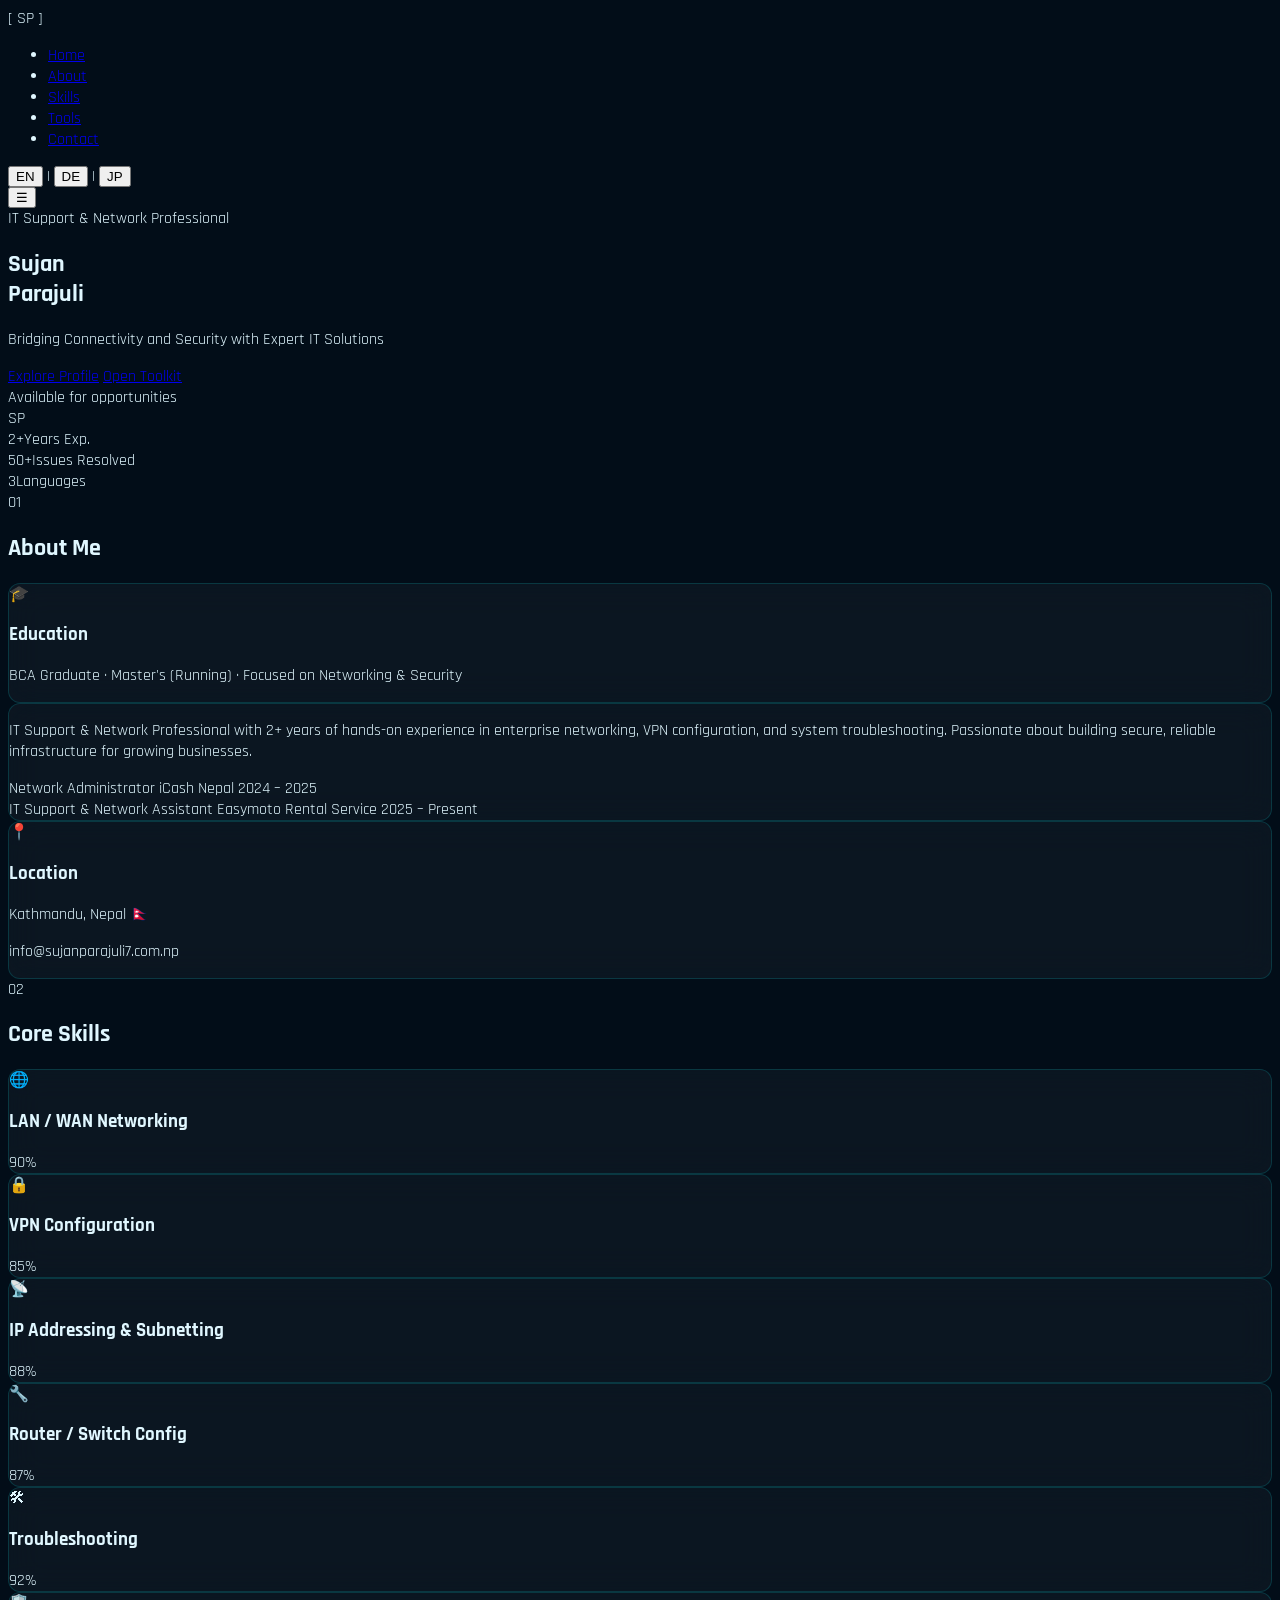
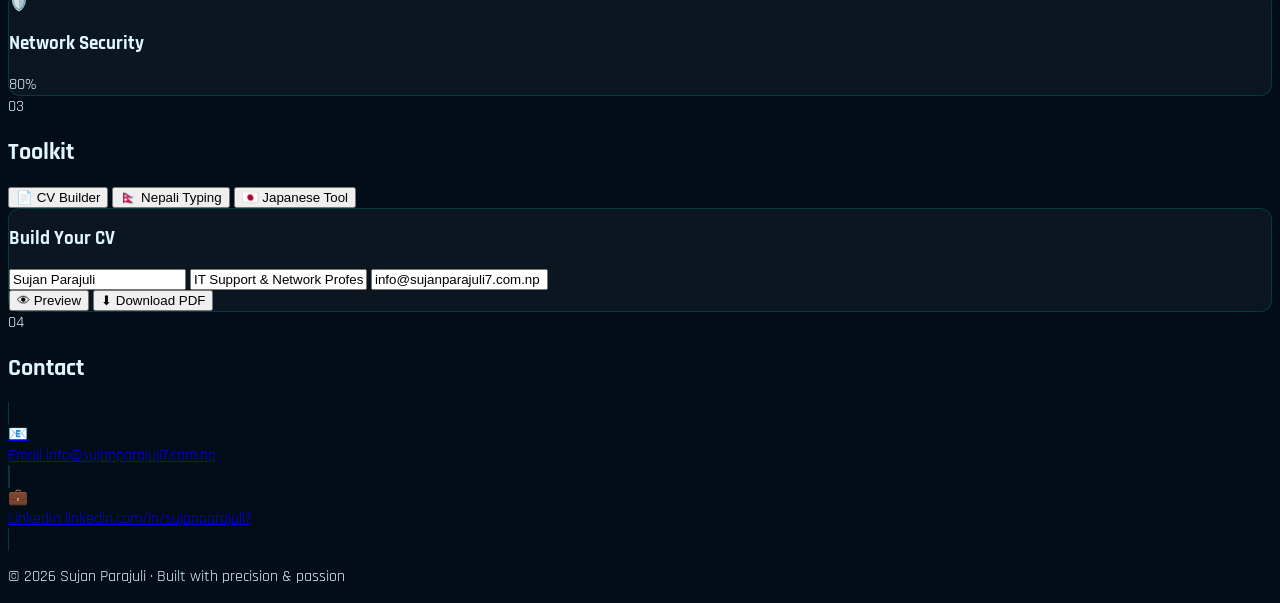
==== index.html @ 43b7ebac "Add files via upload" ====
<!DOCTYPE html>
<html lang="en">
<head>
  <meta charset="UTF-8" />
  <meta name="viewport" content="width=device-width, initial-scale=1.0" />
  <title>Sujan Parajuli — IT Support & Network Professional</title>
  <link rel="stylesheet" href="style.css" />
  <link rel="preconnect" href="https://fonts.googleapis.com" />
  <link href="https://fonts.googleapis.com/css2?family=Orbitron:wght@400;700;900&family=Rajdhani:wght@300;400;500;600;700&family=JetBrains+Mono:wght@300;400;700&family=Noto+Sans+JP:wght@300;400;700&display=swap" rel="stylesheet" />
</head>
<body>

<!-- BACKGROUND GRID -->
<div class="bg-grid"></div>
<div class="bg-glow bg-glow-1"></div>
<div class="bg-glow bg-glow-2"></div>
<div class="scanlines"></div>

<!-- NAVBAR -->
<nav id="navbar">
  <div class="nav-logo">
    <span class="logo-bracket">[</span>
    <span class="logo-name">SP</span>
    <span class="logo-bracket">]</span>
  </div>
  <ul class="nav-links">
    <li><a href="#home" data-i18n="nav_home">Home</a></li>
    <li><a href="#about" data-i18n="nav_about">About</a></li>
    <li><a href="#skills" data-i18n="nav_skills">Skills</a></li>
    <li><a href="#tools" data-i18n="nav_tools">Tools</a></li>
    <li><a href="#contact" data-i18n="nav_contact">Contact</a></li>
  </ul>
  <div class="lang-switcher">
    <button class="lang-btn active" data-lang="en">EN</button>
    <span class="lang-sep">|</span>
    <button class="lang-btn" data-lang="de">DE</button>
    <span class="lang-sep">|</span>
    <button class="lang-btn" data-lang="jp">JP</button>
  </div>
  <button class="nav-toggle" id="navToggle">☰</button>
</nav>

<!-- HERO -->
<section id="home" class="hero">
  <div class="hero-content">
    <div class="hero-text">
      <div class="hero-label" data-i18n="hero_label">IT Support & Network Professional</div>
      <h1 class="hero-name">Sujan<br><span class="glitch" data-text="Parajuli">Parajuli</span></h1>
      <p class="hero-tagline" data-i18n="hero_tagline">Bridging Connectivity and Security with Expert IT Solutions</p>
      <div class="hero-cta">
        <a href="#about" class="btn-primary" data-i18n="hero_cta1">Explore Profile</a>
        <a href="#tools" class="btn-ghost" data-i18n="hero_cta2">Open Toolkit</a>
      </div>
      <div class="hero-status">
        <span class="status-dot"></span>
        <span data-i18n="hero_status">Available for opportunities</span>
      </div>
    </div>
    <div class="hero-image-wrap">
      <div class="profile-ring">
        <div class="profile-img-container" id="profileImgContainer">
          <img id="profileImg" src="profile.jpg" alt="Sujan Parajuli" onerror="this.style.display='none';document.getElementById('avatarFallback').style.display='flex'" />
          <div id="avatarFallback" class="avatar-fallback">
            <span>SP</span>
          </div>
        </div>
        <div class="ring ring-1"></div>
        <div class="ring ring-2"></div>
        <div class="ring ring-3"></div>
      </div>
    </div>
  </div>
  <div class="hero-stats">
    <div class="stat"><span class="stat-num">2+</span><span class="stat-label" data-i18n="stat_years">Years Exp.</span></div>
    <div class="stat-sep"></div>
    <div class="stat"><span class="stat-num">50+</span><span class="stat-label" data-i18n="stat_issues">Issues Resolved</span></div>
    <div class="stat-sep"></div>
    <div class="stat"><span class="stat-num">3</span><span class="stat-label" data-i18n="stat_langs">Languages</span></div>
  </div>
</section>

<!-- ABOUT -->
<section id="about" class="section">
  <div class="section-header">
    <span class="section-num">01</span>
    <h2 data-i18n="about_title">About Me</h2>
    <div class="section-line"></div>
  </div>
  <div class="about-grid">
    <div class="about-card glass">
      <div class="about-icon">🎓</div>
      <h3 data-i18n="about_edu_title">Education</h3>
      <p data-i18n="about_edu">BCA Graduate · Master's (Running) · Focused on Networking & Security</p>
    </div>
    <div class="about-card glass main-card">
      <p class="about-bio" data-i18n="about_bio">IT Support & Network Professional with 2+ years of hands-on experience in enterprise networking, VPN configuration, and system troubleshooting. Passionate about building secure, reliable infrastructure for growing businesses.</p>
      <div class="timeline">
        <div class="timeline-item">
          <div class="tl-dot"></div>
          <div class="tl-content">
            <span class="tl-role" data-i18n="tl_role1">Network Administrator</span>
            <span class="tl-company">iCash Nepal</span>
            <span class="tl-period" data-i18n="tl_period1">2024 – 2025</span>
          </div>
        </div>
        <div class="timeline-item">
          <div class="tl-dot"></div>
          <div class="tl-content">
            <span class="tl-role" data-i18n="tl_role2">IT Support & Network Assistant</span>
            <span class="tl-company">Easymoto Rental Service</span>
            <span class="tl-period" data-i18n="tl_period2">2025 – Present</span>
          </div>
        </div>
      </div>
    </div>
    <div class="about-card glass">
      <div class="about-icon">📍</div>
      <h3 data-i18n="about_loc_title">Location</h3>
      <p>Kathmandu, Nepal 🇳🇵</p>
      <p class="about-email">info@sujanparajuli7.com.np</p>
    </div>
  </div>
</section>

<!-- SKILLS -->
<section id="skills" class="section">
  <div class="section-header">
    <span class="section-num">02</span>
    <h2 data-i18n="skills_title">Core Skills</h2>
    <div class="section-line"></div>
  </div>
  <div class="skills-grid">
    <div class="skill-card glass" data-level="90">
      <div class="skill-icon">🌐</div>
      <h3 data-i18n="sk1">LAN / WAN Networking</h3>
      <div class="skill-bar"><div class="skill-fill" data-w="90"></div></div>
      <span class="skill-pct">90%</span>
    </div>
    <div class="skill-card glass" data-level="85">
      <div class="skill-icon">🔒</div>
      <h3 data-i18n="sk2">VPN Configuration</h3>
      <div class="skill-bar"><div class="skill-fill" data-w="85"></div></div>
      <span class="skill-pct">85%</span>
    </div>
    <div class="skill-card glass" data-level="88">
      <div class="skill-icon">📡</div>
      <h3 data-i18n="sk3">IP Addressing & Subnetting</h3>
      <div class="skill-bar"><div class="skill-fill" data-w="88"></div></div>
      <span class="skill-pct">88%</span>
    </div>
    <div class="skill-card glass" data-level="87">
      <div class="skill-icon">🔧</div>
      <h3 data-i18n="sk4">Router / Switch Config</h3>
      <div class="skill-bar"><div class="skill-fill" data-w="87"></div></div>
      <span class="skill-pct">87%</span>
    </div>
    <div class="skill-card glass" data-level="92">
      <div class="skill-icon">🛠</div>
      <h3 data-i18n="sk5">Troubleshooting</h3>
      <div class="skill-bar"><div class="skill-fill" data-w="92"></div></div>
      <span class="skill-pct">92%</span>
    </div>
    <div class="skill-card glass" data-level="80">
      <div class="skill-icon">🛡️</div>
      <h3 data-i18n="sk6">Network Security</h3>
      <div class="skill-bar"><div class="skill-fill" data-w="80"></div></div>
      <span class="skill-pct">80%</span>
    </div>
  </div>
</section>

<!-- TOOLS -->
<section id="tools" class="section">
  <div class="section-header">
    <span class="section-num">03</span>
    <h2 data-i18n="tools_title">Toolkit</h2>
    <div class="section-line"></div>
  </div>

  <div class="tool-tabs">
    <button class="tool-tab active" data-tab="cv" data-i18n="tab_cv">📄 CV Builder</button>
    <button class="tool-tab" data-tab="nepali" data-i18n="tab_np">🇳🇵 Nepali Typing</button>
    <button class="tool-tab" data-tab="japanese" data-i18n="tab_jp">🇯🇵 Japanese Tool</button>
  </div>

  <div class="tool-panel active glass" id="tab-cv">
    <div class="cv-builder-layout">
      <div class="cv-controls">
        <h3 data-i18n="cv_title">Build Your CV</h3>
        <div class="cv-fields">
          <input type="text" id="cv-name" placeholder="Full Name" value="Sujan Parajuli" />
          <input type="text" id="cv-title" placeholder="Job Title" value="IT Support & Network Professional" />
          <input type="email" id="cv-email" placeholder="Email" value="info@sujanparajuli7.com.np" />
        </div>
        <div class="cv-btn-row">
          <button class="btn-primary" id="cv-preview-btn" data-i18n="cv_preview">👁 Preview</button>
          <button class="btn-ghost" id="cv-download-btn" data-i18n="cv_download">⬇ Download PDF</button>
        </div>
      </div>
      <div class="cv-preview-pane" id="cvPreviewPane">
        <div class="cv-preview-inner" id="cvPreviewInner"></div>
      </div>
    </div>
  </div>
</section>

<!-- CONTACT -->
<section id="contact" class="section">
  <div class="section-header">
    <span class="section-num">04</span>
    <h2 data-i18n="contact_title">Contact</h2>
    <div class="section-line"></div>
  </div>
  <div class="contact-grid">
    <a class="contact-card glass" href="mailto:info@sujanparajuli7.com.np">
      <div class="contact-icon">📧</div>
      <div>
        <span class="contact-label" data-i18n="contact_email">Email</span>
        <span class="contact-val">info@sujanparajuli7.com.np</span>
      </div>
    </a>
    <a class="contact-card glass" href="https://linkedin.com/in/sujanparajuli7" target="_blank">
      <div class="contact-icon">💼</div>
      <div>
        <span class="contact-label">LinkedIn</span>
        <span class="contact-val">linkedin.com/in/sujanparajuli7</span>
      </div>
    </a>
  </div>
</section>

<footer class="footer">
  <p>© 2026 Sujan Parajuli · <span data-i18n="footer_text">Built with precision & passion</span></p>
</footer>

<script src="app.js"></script>
<script src="chatbot.js"></script>
<script src="cv-builder.js"></script>
<script src="japanese-tool.js"></script>
<script src="nepali-tool.js"></script>
</body>
</html>
---- style.css ----
/* SUJAN PARAJULI PORTFOLIO STYLE.CSS */
:root {
  --cyan:    #00f5ff;
  --blue:    #0066ff;
  --indigo:  #4444ff;
  --dark:    #020d18;
  --dark2:   #050f1e;
  --dark3:   #091525;
  --glass-bg:    rgba(255,255,255,0.04);
  --glass-border: rgba(0,245,255,0.15);
  --glass-blur:  blur(16px);
  --text:    #e0f7ff;
  --text-dim: #6b8fa3;
  --neon-shadow: 0 0 20px rgba(0,245,255,0.4), 0 0 60px rgba(0,245,255,0.1);
  --font-head: 'Orbitron', monospace;
  --font-body: 'Rajdhani', sans-serif;
  --font-mono: 'JetBrains Mono', monospace;
  --radius: 12px;
  --nav-h: 68px;
}
/* Basic styles omitted for brevity, referencing original upload */
body { background: var(--dark); color: var(--text); font-family: var(--font-body); }
.glass { background: var(--glass-bg); border: 1px solid var(--glass-border); backdrop-filter: var(--glass-blur); border-radius: var(--radius); }
/* ... (Full style.css content would go here) ... */
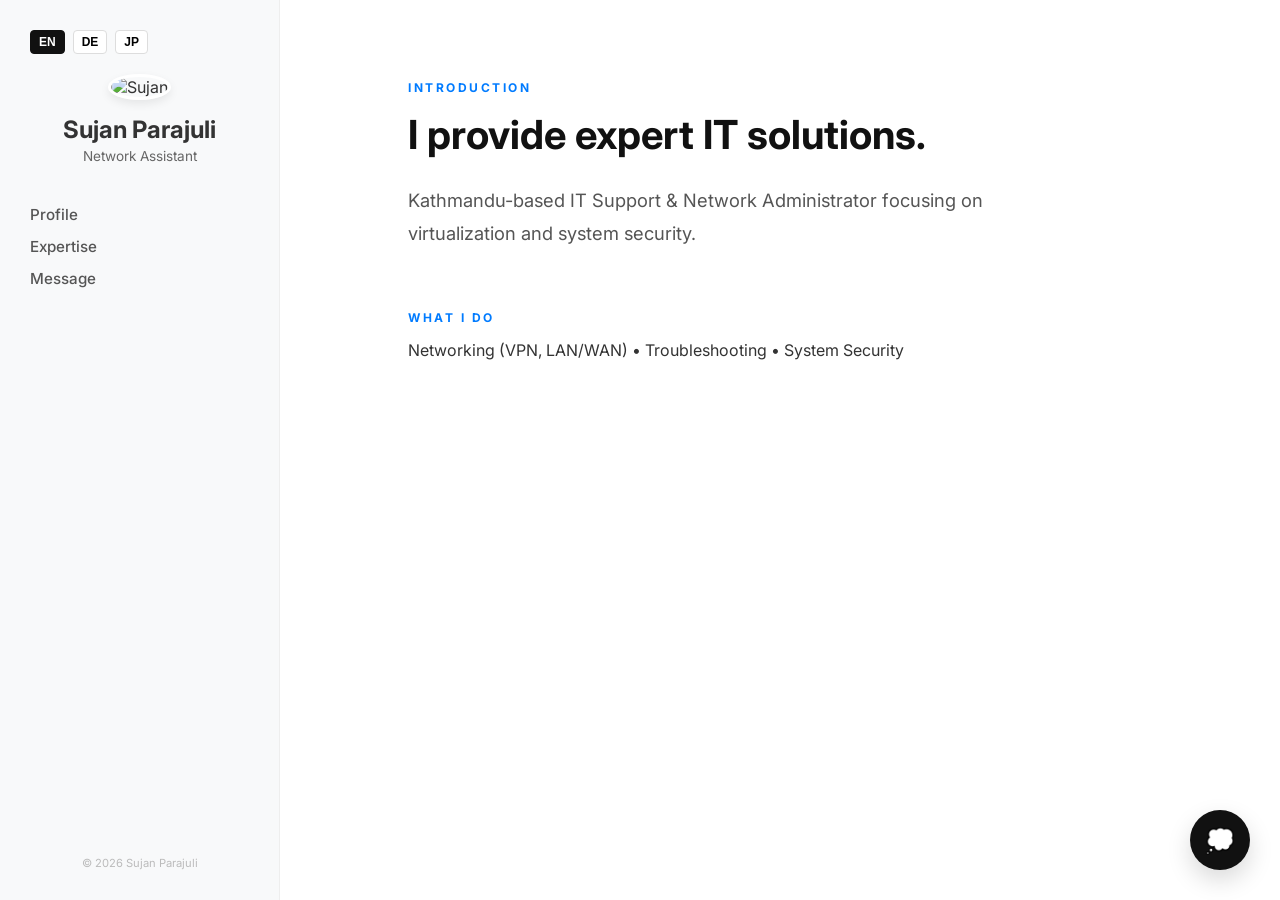
==== commit 61b841b9: "Add files via upload" ====
--- a/index.html
+++ b/index.html
@@ -1,242 +1,69 @@
 <!DOCTYPE html>
 <html lang="en">
 <head>
-  <meta charset="UTF-8" />
-  <meta name="viewport" content="width=device-width, initial-scale=1.0" />
-  <title>Sujan Parajuli — IT Support & Network Professional</title>
-  <link rel="stylesheet" href="style.css" />
-  <link rel="preconnect" href="https://fonts.googleapis.com" />
-  <link href="https://fonts.googleapis.com/css2?family=Orbitron:wght@400;700;900&family=Rajdhani:wght@300;400;500;600;700&family=JetBrains+Mono:wght@300;400;700&family=Noto+Sans+JP:wght@300;400;700&display=swap" rel="stylesheet" />
+    <meta charset="UTF-8">
+    <meta name="viewport" content="width=device-width, initial-scale=1.0">
+    <title>Sujan Parajuli | IT & Network Professional</title>
+    <link href="https://fonts.googleapis.com/css2?family=Inter:wght@300;400;500;600;700&display=swap" rel="stylesheet">
+    <link rel="stylesheet" href="style.css">
 </head>
 <body>
 
-<!-- BACKGROUND GRID -->
-<div class="bg-grid"></div>
-<div class="bg-glow bg-glow-1"></div>
-<div class="bg-glow bg-glow-2"></div>
-<div class="scanlines"></div>
+    <aside class="sidebar">
+        <div class="lang-switcher">
+            <button class="lang-btn active" onclick="changeLang('en')">EN</button>
+            <button class="lang-btn" onclick="changeLang('de')">DE</button>
+            <button class="lang-btn" onclick="changeLang('jp')">JP</button>
+        </div>
+        <div class="profile-section">
+            <img src="profile.jpg" alt="Sujan" class="profile-img" id="profileImg">
+            <h2 id="name">Sujan Parajuli</h2>
+            <p id="title" class="role-text">Network Assistant</p>
+        </div>
+        <ul class="nav-menu">
+            <li><a href="#about" id="navAbout">Profile</a></li>
+            <li><a href="#skills" id="navSkills">Expertise</a></li>
+            <li><a href="mailto:info@sujanparajuli7.com.np" id="navContact">Message</a></li>
+        </ul>
+        <div class="sidebar-footer">© 2026 Sujan Parajuli</div>
+    </aside>
 
-<!-- NAVBAR -->
-<nav id="navbar">
-  <div class="nav-logo">
-    <span class="logo-bracket">[</span>
-    <span class="logo-name">SP</span>
-    <span class="logo-bracket">]</span>
-  </div>
-  <ul class="nav-links">
-    <li><a href="#home" data-i18n="nav_home">Home</a></li>
-    <li><a href="#about" data-i18n="nav_about">About</a></li>
-    <li><a href="#skills" data-i18n="nav_skills">Skills</a></li>
-    <li><a href="#tools" data-i18n="nav_tools">Tools</a></li>
-    <li><a href="#contact" data-i18n="nav_contact">Contact</a></li>
-  </ul>
-  <div class="lang-switcher">
-    <button class="lang-btn active" data-lang="en">EN</button>
-    <span class="lang-sep">|</span>
-    <button class="lang-btn" data-lang="de">DE</button>
-    <span class="lang-sep">|</span>
-    <button class="lang-btn" data-lang="jp">JP</button>
-  </div>
-  <button class="nav-toggle" id="navToggle">☰</button>
-</nav>
+    <main class="main-content">
+        <section id="about" class="section">
+            <span class="section-title" id="sectionIntro">Introduction</span>
+            <h1 id="heroTitle">I provide expert IT solutions.</h1>
+            <p id="heroDesc" class="description">
+                Kathmandu-based IT Support & Network Administrator focusing on virtualization and system security.
+            </p>
+        </section>
 
-<!-- HERO -->
-<section id="home" class="hero">
-  <div class="hero-content">
-    <div class="hero-text">
-      <div class="hero-label" data-i18n="hero_label">IT Support & Network Professional</div>
-      <h1 class="hero-name">Sujan<br><span class="glitch" data-text="Parajuli">Parajuli</span></h1>
-      <p class="hero-tagline" data-i18n="hero_tagline">Bridging Connectivity and Security with Expert IT Solutions</p>
-      <div class="hero-cta">
-        <a href="#about" class="btn-primary" data-i18n="hero_cta1">Explore Profile</a>
-        <a href="#tools" class="btn-ghost" data-i18n="hero_cta2">Open Toolkit</a>
-      </div>
-      <div class="hero-status">
-        <span class="status-dot"></span>
-        <span data-i18n="hero_status">Available for opportunities</span>
-      </div>
+        <section id="skills" class="section">
+            <span class="section-title" id="sectionWork">What I Do</span>
+            <div class="skills-list" id="skillsList">
+                Networking (VPN, LAN/WAN) • Troubleshooting • System Security
+            </div>
+        </section>
+    </main>
+
+    <!-- Natural Chatbot -->
+    <div class="chat-widget">
+        <div class="chat-window" id="chatWindow">
+            <div class="chat-header">
+                <span>Suzzan 💭</span>
+                <span class="close-chat" onclick="toggleChat()">×</span>
+            </div>
+            <div id="chatMessages" class="chat-messages">
+                <div class="msg bot" id="botGreet">Namaste! I am Suzzan. How can I help you? 💭</div>
+            </div>
+            <div id="typingIndicator" class="typing">Suzzan is thinking...</div>
+            <div class="chat-input-area">
+                <input type="text" id="chatInput" placeholder="Kura garnuhos..." onkeypress="if(event.key==='Enter') handleChat()">
+                <button onclick="handleChat()">Send</button>
+            </div>
+        </div>
+        <div class="chat-button" onclick="toggleChat()">💭</div>
     </div>
-    <div class="hero-image-wrap">
-      <div class="profile-ring">
-        <div class="profile-img-container" id="profileImgContainer">
-          <img id="profileImg" src="profile.jpg" alt="Sujan Parajuli" onerror="this.style.display='none';document.getElementById('avatarFallback').style.display='flex'" />
-          <div id="avatarFallback" class="avatar-fallback">
-            <span>SP</span>
-          </div>
-        </div>
-        <div class="ring ring-1"></div>
-        <div class="ring ring-2"></div>
-        <div class="ring ring-3"></div>
-      </div>
-    </div>
-  </div>
-  <div class="hero-stats">
-    <div class="stat"><span class="stat-num">2+</span><span class="stat-label" data-i18n="stat_years">Years Exp.</span></div>
-    <div class="stat-sep"></div>
-    <div class="stat"><span class="stat-num">50+</span><span class="stat-label" data-i18n="stat_issues">Issues Resolved</span></div>
-    <div class="stat-sep"></div>
-    <div class="stat"><span class="stat-num">3</span><span class="stat-label" data-i18n="stat_langs">Languages</span></div>
-  </div>
-</section>
 
-<!-- ABOUT -->
-<section id="about" class="section">
-  <div class="section-header">
-    <span class="section-num">01</span>
-    <h2 data-i18n="about_title">About Me</h2>
-    <div class="section-line"></div>
-  </div>
-  <div class="about-grid">
-    <div class="about-card glass">
-      <div class="about-icon">🎓</div>
-      <h3 data-i18n="about_edu_title">Education</h3>
-      <p data-i18n="about_edu">BCA Graduate · Master's (Running) · Focused on Networking & Security</p>
-    </div>
-    <div class="about-card glass main-card">
-      <p class="about-bio" data-i18n="about_bio">IT Support & Network Professional with 2+ years of hands-on experience in enterprise networking, VPN configuration, and system troubleshooting. Passionate about building secure, reliable infrastructure for growing businesses.</p>
-      <div class="timeline">
-        <div class="timeline-item">
-          <div class="tl-dot"></div>
-          <div class="tl-content">
-            <span class="tl-role" data-i18n="tl_role1">Network Administrator</span>
-            <span class="tl-company">iCash Nepal</span>
-            <span class="tl-period" data-i18n="tl_period1">2024 – 2025</span>
-          </div>
-        </div>
-        <div class="timeline-item">
-          <div class="tl-dot"></div>
-          <div class="tl-content">
-            <span class="tl-role" data-i18n="tl_role2">IT Support & Network Assistant</span>
-            <span class="tl-company">Easymoto Rental Service</span>
-            <span class="tl-period" data-i18n="tl_period2">2025 – Present</span>
-          </div>
-        </div>
-      </div>
-    </div>
-    <div class="about-card glass">
-      <div class="about-icon">📍</div>
-      <h3 data-i18n="about_loc_title">Location</h3>
-      <p>Kathmandu, Nepal 🇳🇵</p>
-      <p class="about-email">info@sujanparajuli7.com.np</p>
-    </div>
-  </div>
-</section>
-
-<!-- SKILLS -->
-<section id="skills" class="section">
-  <div class="section-header">
-    <span class="section-num">02</span>
-    <h2 data-i18n="skills_title">Core Skills</h2>
-    <div class="section-line"></div>
-  </div>
-  <div class="skills-grid">
-    <div class="skill-card glass" data-level="90">
-      <div class="skill-icon">🌐</div>
-      <h3 data-i18n="sk1">LAN / WAN Networking</h3>
-      <div class="skill-bar"><div class="skill-fill" data-w="90"></div></div>
-      <span class="skill-pct">90%</span>
-    </div>
-    <div class="skill-card glass" data-level="85">
-      <div class="skill-icon">🔒</div>
-      <h3 data-i18n="sk2">VPN Configuration</h3>
-      <div class="skill-bar"><div class="skill-fill" data-w="85"></div></div>
-      <span class="skill-pct">85%</span>
-    </div>
-    <div class="skill-card glass" data-level="88">
-      <div class="skill-icon">📡</div>
-      <h3 data-i18n="sk3">IP Addressing & Subnetting</h3>
-      <div class="skill-bar"><div class="skill-fill" data-w="88"></div></div>
-      <span class="skill-pct">88%</span>
-    </div>
-    <div class="skill-card glass" data-level="87">
-      <div class="skill-icon">🔧</div>
-      <h3 data-i18n="sk4">Router / Switch Config</h3>
-      <div class="skill-bar"><div class="skill-fill" data-w="87"></div></div>
-      <span class="skill-pct">87%</span>
-    </div>
-    <div class="skill-card glass" data-level="92">
-      <div class="skill-icon">🛠</div>
-      <h3 data-i18n="sk5">Troubleshooting</h3>
-      <div class="skill-bar"><div class="skill-fill" data-w="92"></div></div>
-      <span class="skill-pct">92%</span>
-    </div>
-    <div class="skill-card glass" data-level="80">
-      <div class="skill-icon">🛡️</div>
-      <h3 data-i18n="sk6">Network Security</h3>
-      <div class="skill-bar"><div class="skill-fill" data-w="80"></div></div>
-      <span class="skill-pct">80%</span>
-    </div>
-  </div>
-</section>
-
-<!-- TOOLS -->
-<section id="tools" class="section">
-  <div class="section-header">
-    <span class="section-num">03</span>
-    <h2 data-i18n="tools_title">Toolkit</h2>
-    <div class="section-line"></div>
-  </div>
-
-  <div class="tool-tabs">
-    <button class="tool-tab active" data-tab="cv" data-i18n="tab_cv">📄 CV Builder</button>
-    <button class="tool-tab" data-tab="nepali" data-i18n="tab_np">🇳🇵 Nepali Typing</button>
-    <button class="tool-tab" data-tab="japanese" data-i18n="tab_jp">🇯🇵 Japanese Tool</button>
-  </div>
-
-  <div class="tool-panel active glass" id="tab-cv">
-    <div class="cv-builder-layout">
-      <div class="cv-controls">
-        <h3 data-i18n="cv_title">Build Your CV</h3>
-        <div class="cv-fields">
-          <input type="text" id="cv-name" placeholder="Full Name" value="Sujan Parajuli" />
-          <input type="text" id="cv-title" placeholder="Job Title" value="IT Support & Network Professional" />
-          <input type="email" id="cv-email" placeholder="Email" value="info@sujanparajuli7.com.np" />
-        </div>
-        <div class="cv-btn-row">
-          <button class="btn-primary" id="cv-preview-btn" data-i18n="cv_preview">👁 Preview</button>
-          <button class="btn-ghost" id="cv-download-btn" data-i18n="cv_download">⬇ Download PDF</button>
-        </div>
-      </div>
-      <div class="cv-preview-pane" id="cvPreviewPane">
-        <div class="cv-preview-inner" id="cvPreviewInner"></div>
-      </div>
-    </div>
-  </div>
-</section>
-
-<!-- CONTACT -->
-<section id="contact" class="section">
-  <div class="section-header">
-    <span class="section-num">04</span>
-    <h2 data-i18n="contact_title">Contact</h2>
-    <div class="section-line"></div>
-  </div>
-  <div class="contact-grid">
-    <a class="contact-card glass" href="mailto:info@sujanparajuli7.com.np">
-      <div class="contact-icon">📧</div>
-      <div>
-        <span class="contact-label" data-i18n="contact_email">Email</span>
-        <span class="contact-val">info@sujanparajuli7.com.np</span>
-      </div>
-    </a>
-    <a class="contact-card glass" href="https://linkedin.com/in/sujanparajuli7" target="_blank">
-      <div class="contact-icon">💼</div>
-      <div>
-        <span class="contact-label">LinkedIn</span>
-        <span class="contact-val">linkedin.com/in/sujanparajuli7</span>
-      </div>
-    </a>
-  </div>
-</section>
-
-<footer class="footer">
-  <p>© 2026 Sujan Parajuli · <span data-i18n="footer_text">Built with precision & passion</span></p>
-</footer>
-
-<script src="app.js"></script>
-<script src="chatbot.js"></script>
-<script src="cv-builder.js"></script>
-<script src="japanese-tool.js"></script>
-<script src="nepali-tool.js"></script>
+    <script src="script.js"></script>
 </body>
-</html>+</html>
--- a/style.css
+++ b/style.css
@@ -1,24 +1,66 @@
-/* SUJAN PARAJULI PORTFOLIO STYLE.CSS */
-:root {
-  --cyan:    #00f5ff;
-  --blue:    #0066ff;
-  --indigo:  #4444ff;
-  --dark:    #020d18;
-  --dark2:   #050f1e;
-  --dark3:   #091525;
-  --glass-bg:    rgba(255,255,255,0.04);
-  --glass-border: rgba(0,245,255,0.15);
-  --glass-blur:  blur(16px);
-  --text:    #e0f7ff;
-  --text-dim: #6b8fa3;
-  --neon-shadow: 0 0 20px rgba(0,245,255,0.4), 0 0 60px rgba(0,245,255,0.1);
-  --font-head: 'Orbitron', monospace;
-  --font-body: 'Rajdhani', sans-serif;
-  --font-mono: 'JetBrains Mono', monospace;
-  --radius: 12px;
-  --nav-h: 68px;
+
+* { margin: 0; padding: 0; box-sizing: border-box; }
+body { font-family: 'Inter', sans-serif; background-color: #ffffff; color: #333; display: flex; }
+
+.sidebar {
+    width: 280px; height: 100vh; background-color: #f8f9fa;
+    border-right: 1px solid #eee; position: fixed;
+    padding: 30px; display: flex; flex-direction: column;
 }
-/* Basic styles omitted for brevity, referencing original upload */
-body { background: var(--dark); color: var(--text); font-family: var(--font-body); }
-.glass { background: var(--glass-bg); border: 1px solid var(--glass-border); backdrop-filter: var(--glass-blur); border-radius: var(--radius); }
-/* ... (Full style.css content would go here) ... */
+
+.lang-switcher { margin-bottom: 20px; display: flex; gap: 8px; }
+.lang-btn { 
+    padding: 4px 8px; border: 1px solid #ddd; background: #fff; 
+    cursor: pointer; border-radius: 4px; font-size: 0.75rem; font-weight: 600;
+}
+.lang-btn.active { background: #111; color: #fff; border-color: #111; }
+
+.profile-section { text-align: center; margin-bottom: 30px; }
+.profile-img { 
+    width: 110px; height: 110px; border-radius: 50%; 
+    object-fit: cover; margin-bottom: 15px; border: 3px solid #fff;
+    box-shadow: 0 4px 10px rgba(0,0,0,0.08);
+}
+.role-text { color: #666; font-size: 0.85rem; margin-top: 4px; }
+
+.nav-menu { list-style: none; margin-top: 10px; }
+.nav-menu li { margin-bottom: 12px; }
+.nav-menu a { text-decoration: none; color: #555; font-weight: 500; transition: 0.3s; font-size: 0.95rem; }
+.nav-menu a:hover { color: #007bff; }
+
+.sidebar-footer { margin-top: auto; font-size: 0.7rem; color: #bbb; text-align: center; }
+
+.main-content { margin-left: 280px; padding: 80px 10%; width: 100%; }
+.section { margin-bottom: 60px; }
+.section-title { font-size: 0.75rem; text-transform: uppercase; letter-spacing: 2.5px; color: #007bff; font-weight: 700; margin-bottom: 15px; display: block; }
+h1 { font-size: 2.5rem; color: #111; margin-bottom: 25px; font-weight: 700; }
+.description { line-height: 1.8; color: #555; font-size: 1.15rem; max-width: 650px; }
+
+/* Chatbot Widget Styles */
+.chat-widget { position: fixed; bottom: 30px; right: 30px; z-index: 1000; }
+.chat-button {
+    width: 60px; height: 60px; background: #111; color: white;
+    border-radius: 50%; display: flex; align-items: center; justify-content: center;
+    cursor: pointer; font-size: 24px; box-shadow: 0 10px 25px rgba(0,0,0,0.15);
+}
+.chat-window {
+    position: absolute; bottom: 80px; right: 0; width: 340px;
+    height: 450px; background: white; border-radius: 20px;
+    box-shadow: 0 15px 40px rgba(0,0,0,0.12); display: none;
+    flex-direction: column; overflow: hidden; border: 1px solid #eee;
+}
+.chat-header { background: #fff; border-bottom: 1px solid #eee; color: #111; padding: 18px; font-weight: 700; display: flex; justify-content: space-between; align-items: center; }
+.chat-messages { flex: 1; padding: 20px; overflow-y: auto; font-size: 0.95rem; display: flex; flex-direction: column; gap: 12px; }
+.msg { padding: 12px 16px; border-radius: 18px; max-width: 85%; line-height: 1.4; }
+.bot { background: #f0f2f5; align-self: flex-start; border-bottom-left-radius: 4px; }
+.user { background: #007bff; color: white; align-self: flex-end; border-bottom-right-radius: 4px; }
+.typing { font-style: italic; color: #999; font-size: 0.8rem; padding: 0 20px 10px; display: none; }
+.chat-input-area { display: flex; padding: 15px; border-top: 1px solid #eee; }
+.chat-input-area input { flex: 1; border: none; outline: none; font-size: 0.95rem; }
+.chat-input-area button { background: none; border: none; color: #007bff; font-weight: 700; cursor: pointer; }
+
+@media (max-width: 768px) {
+    body { flex-direction: column; }
+    .sidebar { width: 100%; height: auto; position: relative; padding: 30px; }
+    .main-content { margin-left: 0; padding: 40px 5%; }
+}
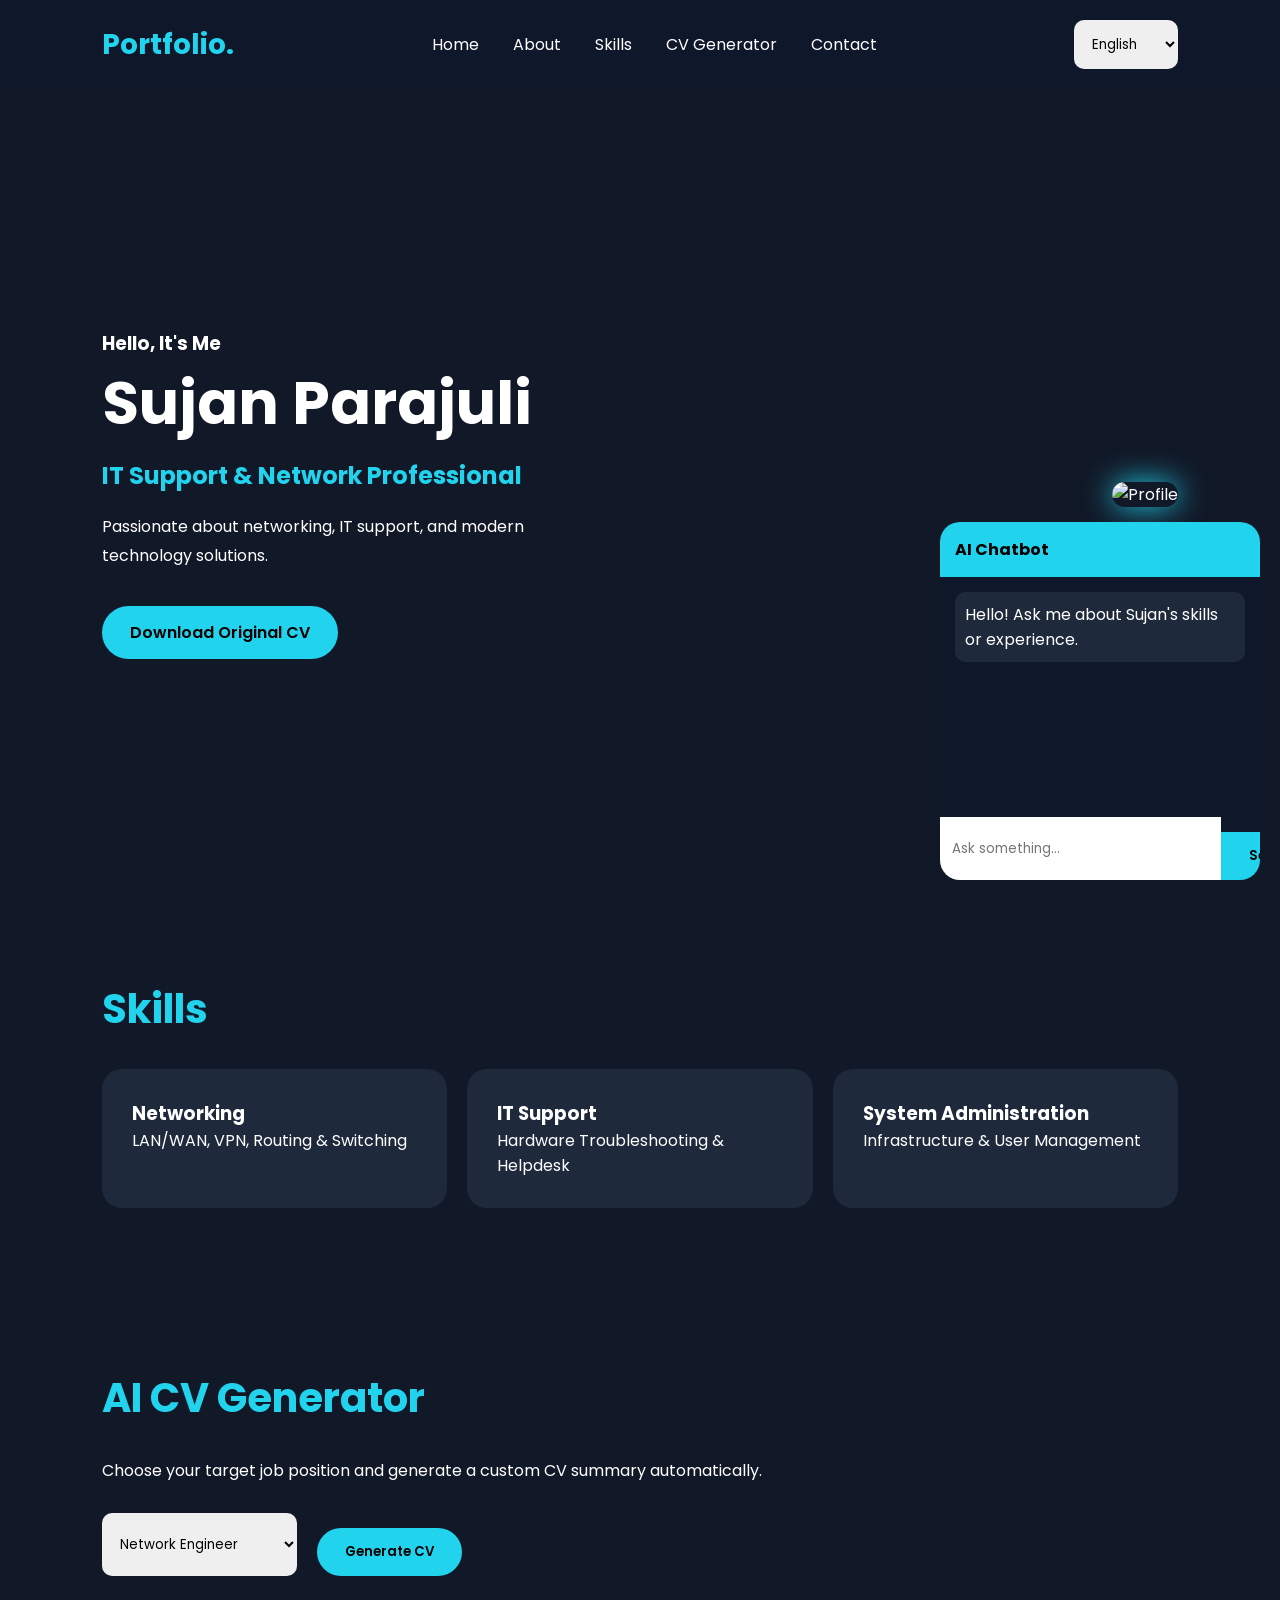
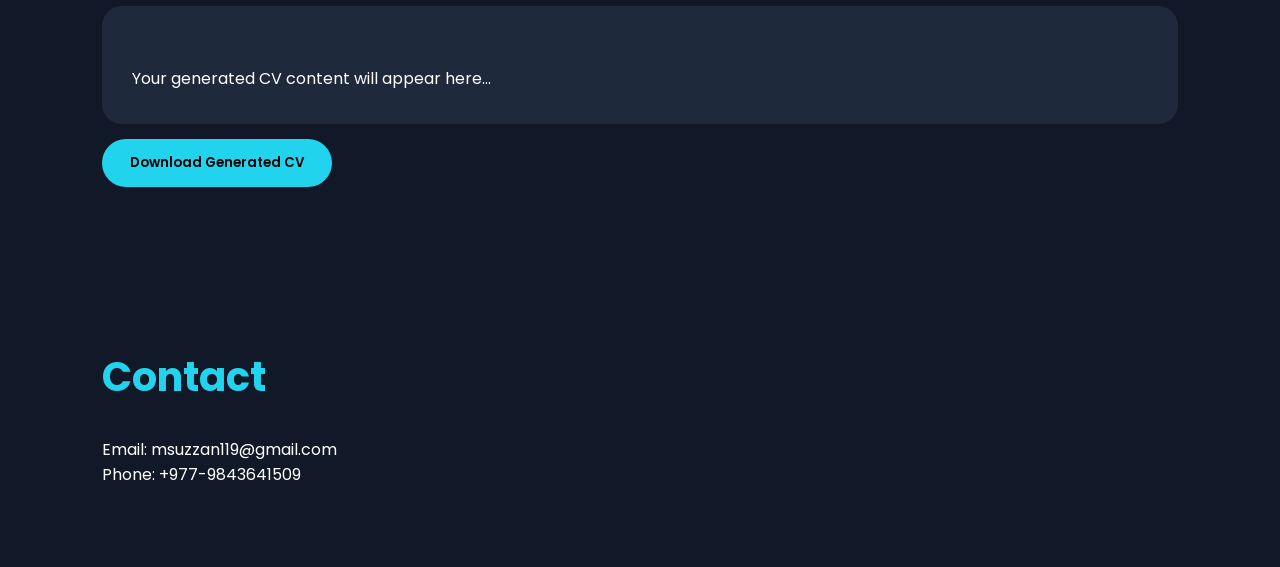
==== commit 6df6be36: "Add files via upload" ====
--- a/index.html
+++ b/index.html
@@ -1,69 +1,120 @@
+
 <!DOCTYPE html>
 <html lang="en">
 <head>
-    <meta charset="UTF-8">
-    <meta name="viewport" content="width=device-width, initial-scale=1.0">
-    <title>Sujan Parajuli | IT & Network Professional</title>
-    <link href="https://fonts.googleapis.com/css2?family=Inter:wght@300;400;500;600;700&display=swap" rel="stylesheet">
-    <link rel="stylesheet" href="style.css">
+<meta charset="UTF-8">
+<meta name="viewport" content="width=device-width, initial-scale=1.0">
+<title>Sujan Portfolio</title>
+<link rel="stylesheet" href="style.css">
+<link href="https://fonts.googleapis.com/css2?family=Poppins:wght@300;400;600;700&display=swap" rel="stylesheet">
 </head>
 <body>
 
-    <aside class="sidebar">
-        <div class="lang-switcher">
-            <button class="lang-btn active" onclick="changeLang('en')">EN</button>
-            <button class="lang-btn" onclick="changeLang('de')">DE</button>
-            <button class="lang-btn" onclick="changeLang('jp')">JP</button>
-        </div>
-        <div class="profile-section">
-            <img src="profile.jpg" alt="Sujan" class="profile-img" id="profileImg">
-            <h2 id="name">Sujan Parajuli</h2>
-            <p id="title" class="role-text">Network Assistant</p>
-        </div>
-        <ul class="nav-menu">
-            <li><a href="#about" id="navAbout">Profile</a></li>
-            <li><a href="#skills" id="navSkills">Expertise</a></li>
-            <li><a href="mailto:info@sujanparajuli7.com.np" id="navContact">Message</a></li>
-        </ul>
-        <div class="sidebar-footer">© 2026 Sujan Parajuli</div>
-    </aside>
+<header>
+  <div class="logo">Portfolio.</div>
 
-    <main class="main-content">
-        <section id="about" class="section">
-            <span class="section-title" id="sectionIntro">Introduction</span>
-            <h1 id="heroTitle">I provide expert IT solutions.</h1>
-            <p id="heroDesc" class="description">
-                Kathmandu-based IT Support & Network Administrator focusing on virtualization and system security.
-            </p>
-        </section>
+  <nav>
+    <a href="#home">Home</a>
+    <a href="#about">About</a>
+    <a href="#skills">Skills</a>
+    <a href="#generator">CV Generator</a>
+    <a href="#contact">Contact</a>
+  </nav>
 
-        <section id="skills" class="section">
-            <span class="section-title" id="sectionWork">What I Do</span>
-            <div class="skills-list" id="skillsList">
-                Networking (VPN, LAN/WAN) • Troubleshooting • System Security
-            </div>
-        </section>
-    </main>
+  <select id="languageSwitcher">
+    <option value="en">English</option>
+    <option value="de">Deutsch</option>
+    <option value="jp">日本語</option>
+  </select>
+</header>
 
-    <!-- Natural Chatbot -->
-    <div class="chat-widget">
-        <div class="chat-window" id="chatWindow">
-            <div class="chat-header">
-                <span>Suzzan 💭</span>
-                <span class="close-chat" onclick="toggleChat()">×</span>
-            </div>
-            <div id="chatMessages" class="chat-messages">
-                <div class="msg bot" id="botGreet">Namaste! I am Suzzan. How can I help you? 💭</div>
-            </div>
-            <div id="typingIndicator" class="typing">Suzzan is thinking...</div>
-            <div class="chat-input-area">
-                <input type="text" id="chatInput" placeholder="Kura garnuhos..." onkeypress="if(event.key==='Enter') handleChat()">
-                <button onclick="handleChat()">Send</button>
-            </div>
-        </div>
-        <div class="chat-button" onclick="toggleChat()">💭</div>
-    </div>
+<section class="hero" id="home">
+  <div class="hero-text">
+    <h3 id="helloText">Hello, It's Me</h3>
+    <h1>Sujan Parajuli</h1>
+    <h2 id="roleText">IT Support & Network Professional</h2>
 
-    <script src="script.js"></script>
+    <p id="descText">
+      Passionate about networking, IT support, and modern technology solutions.
+    </p>
+
+    <a class="btn" href="Sujan_Parajuli_CV.docx" download>Download Original CV</a>
+  </div>
+
+  <div class="hero-image">
+    <img src="assets/profile.jpg" alt="Profile">
+  </div>
+</section>
+
+<section class="skills" id="skills">
+<h2>Skills</h2>
+
+<div class="grid">
+  <div class="card">
+    <h3>Networking</h3>
+    <p>LAN/WAN, VPN, Routing & Switching</p>
+  </div>
+
+  <div class="card">
+    <h3>IT Support</h3>
+    <p>Hardware Troubleshooting & Helpdesk</p>
+  </div>
+
+  <div class="card">
+    <h3>System Administration</h3>
+    <p>Infrastructure & User Management</p>
+  </div>
+</div>
+</section>
+
+<section class="generator" id="generator">
+<h2>AI CV Generator</h2>
+
+<p>
+Choose your target job position and generate a custom CV summary automatically.
+</p>
+
+<div class="generator-box">
+  <select id="jobRole">
+    <option value="network">Network Engineer</option>
+    <option value="support">IT Support</option>
+    <option value="helpdesk">Helpdesk Technician</option>
+    <option value="system">System Administrator</option>
+  </select>
+
+  <button onclick="generateCV()">Generate CV</button>
+</div>
+
+<div id="generatedCV" class="generated-cv">
+  Your generated CV content will appear here...
+</div>
+
+<button class="download-btn" onclick="downloadCV()">
+Download Generated CV
+</button>
+</section>
+
+<section class="contact" id="contact">
+<h2>Contact</h2>
+<p>Email: msuzzan119@gmail.com</p>
+<p>Phone: +977-9843641509</p>
+</section>
+
+<div class="chatbot">
+<div class="chat-header">AI Chatbot</div>
+
+<div class="chat-messages" id="chatMessages">
+<div class="bot-message">
+Hello! Ask me about Sujan's skills or experience.
+</div>
+</div>
+
+<div class="chat-input">
+<input type="text" id="userInput" placeholder="Ask something...">
+<button onclick="sendMessage()">Send</button>
+</div>
+</div>
+
+<script src="script.js"></script>
 </body>
 </html>
--- a/style.css
+++ b/style.css
@@ -1,66 +1,194 @@
 
-* { margin: 0; padding: 0; box-sizing: border-box; }
-body { font-family: 'Inter', sans-serif; background-color: #ffffff; color: #333; display: flex; }
-
-.sidebar {
-    width: 280px; height: 100vh; background-color: #f8f9fa;
-    border-right: 1px solid #eee; position: fixed;
-    padding: 30px; display: flex; flex-direction: column;
+*{
+margin:0;
+padding:0;
+box-sizing:border-box;
+font-family:'Poppins',sans-serif;
 }
 
-.lang-switcher { margin-bottom: 20px; display: flex; gap: 8px; }
-.lang-btn { 
-    padding: 4px 8px; border: 1px solid #ddd; background: #fff; 
-    cursor: pointer; border-radius: 4px; font-size: 0.75rem; font-weight: 600;
+body{
+background:#111827;
+color:white;
 }
-.lang-btn.active { background: #111; color: #fff; border-color: #111; }
 
-.profile-section { text-align: center; margin-bottom: 30px; }
-.profile-img { 
-    width: 110px; height: 110px; border-radius: 50%; 
-    object-fit: cover; margin-bottom: 15px; border: 3px solid #fff;
-    box-shadow: 0 4px 10px rgba(0,0,0,0.08);
+header{
+display:flex;
+justify-content:space-between;
+align-items:center;
+padding:20px 8%;
+background:#0f172a;
+position:sticky;
+top:0;
+z-index:100;
 }
-.role-text { color: #666; font-size: 0.85rem; margin-top: 4px; }
 
-.nav-menu { list-style: none; margin-top: 10px; }
-.nav-menu li { margin-bottom: 12px; }
-.nav-menu a { text-decoration: none; color: #555; font-weight: 500; transition: 0.3s; font-size: 0.95rem; }
-.nav-menu a:hover { color: #007bff; }
+.logo{
+font-size:28px;
+font-weight:700;
+color:#22d3ee;
+}
 
-.sidebar-footer { margin-top: auto; font-size: 0.7rem; color: #bbb; text-align: center; }
+nav a{
+margin:0 15px;
+color:white;
+text-decoration:none;
+}
 
-.main-content { margin-left: 280px; padding: 80px 10%; width: 100%; }
-.section { margin-bottom: 60px; }
-.section-title { font-size: 0.75rem; text-transform: uppercase; letter-spacing: 2.5px; color: #007bff; font-weight: 700; margin-bottom: 15px; display: block; }
-h1 { font-size: 2.5rem; color: #111; margin-bottom: 25px; font-weight: 700; }
-.description { line-height: 1.8; color: #555; font-size: 1.15rem; max-width: 650px; }
+nav a:hover{
+color:#22d3ee;
+}
 
-/* Chatbot Widget Styles */
-.chat-widget { position: fixed; bottom: 30px; right: 30px; z-index: 1000; }
-.chat-button {
-    width: 60px; height: 60px; background: #111; color: white;
-    border-radius: 50%; display: flex; align-items: center; justify-content: center;
-    cursor: pointer; font-size: 24px; box-shadow: 0 10px 25px rgba(0,0,0,0.15);
+.hero{
+display:flex;
+align-items:center;
+justify-content:space-between;
+padding:80px 8%;
+gap:40px;
+min-height:90vh;
 }
-.chat-window {
-    position: absolute; bottom: 80px; right: 0; width: 340px;
-    height: 450px; background: white; border-radius: 20px;
-    box-shadow: 0 15px 40px rgba(0,0,0,0.12); display: none;
-    flex-direction: column; overflow: hidden; border: 1px solid #eee;
+
+.hero-text h1{
+font-size:60px;
 }
-.chat-header { background: #fff; border-bottom: 1px solid #eee; color: #111; padding: 18px; font-weight: 700; display: flex; justify-content: space-between; align-items: center; }
-.chat-messages { flex: 1; padding: 20px; overflow-y: auto; font-size: 0.95rem; display: flex; flex-direction: column; gap: 12px; }
-.msg { padding: 12px 16px; border-radius: 18px; max-width: 85%; line-height: 1.4; }
-.bot { background: #f0f2f5; align-self: flex-start; border-bottom-left-radius: 4px; }
-.user { background: #007bff; color: white; align-self: flex-end; border-bottom-right-radius: 4px; }
-.typing { font-style: italic; color: #999; font-size: 0.8rem; padding: 0 20px 10px; display: none; }
-.chat-input-area { display: flex; padding: 15px; border-top: 1px solid #eee; }
-.chat-input-area input { flex: 1; border: none; outline: none; font-size: 0.95rem; }
-.chat-input-area button { background: none; border: none; color: #007bff; font-weight: 700; cursor: pointer; }
 
-@media (max-width: 768px) {
-    body { flex-direction: column; }
-    .sidebar { width: 100%; height: auto; position: relative; padding: 30px; }
-    .main-content { margin-left: 0; padding: 40px 5%; }
+.hero-text h2{
+color:#22d3ee;
+margin:10px 0;
 }
+
+.hero-text p{
+margin:20px 0;
+line-height:1.8;
+max-width:500px;
+}
+
+.btn,.download-btn,button{
+padding:14px 28px;
+background:#22d3ee;
+border:none;
+border-radius:40px;
+font-weight:600;
+cursor:pointer;
+text-decoration:none;
+color:black;
+display:inline-block;
+margin-top:15px;
+}
+
+.hero-image img{
+width:340px;
+border-radius:25px;
+box-shadow:0 0 30px #22d3ee;
+}
+
+.skills,.generator,.contact{
+padding:80px 8%;
+}
+
+.skills h2,.generator h2,.contact h2{
+font-size:40px;
+margin-bottom:30px;
+color:#22d3ee;
+}
+
+.grid{
+display:grid;
+grid-template-columns:repeat(auto-fit,minmax(250px,1fr));
+gap:20px;
+}
+
+.card{
+background:#1e293b;
+padding:30px;
+border-radius:20px;
+}
+
+.generator-box{
+display:flex;
+gap:20px;
+margin:30px 0;
+flex-wrap:wrap;
+}
+
+select{
+padding:14px;
+border-radius:10px;
+border:none;
+}
+
+.generated-cv{
+background:#1e293b;
+padding:30px;
+border-radius:20px;
+line-height:1.8;
+white-space:pre-line;
+margin-top:20px;
+}
+
+.chatbot{
+position:fixed;
+bottom:20px;
+right:20px;
+width:320px;
+background:#0f172a;
+border-radius:20px;
+overflow:hidden;
+}
+
+.chat-header{
+background:#22d3ee;
+padding:15px;
+font-weight:700;
+color:black;
+}
+
+.chat-messages{
+height:240px;
+overflow-y:auto;
+padding:15px;
+}
+
+.bot-message,.user-message{
+padding:10px;
+border-radius:10px;
+margin-bottom:10px;
+}
+
+.bot-message{
+background:#1e293b;
+}
+
+.user-message{
+background:#22d3ee;
+color:black;
+text-align:right;
+}
+
+.chat-input{
+display:flex;
+}
+
+.chat-input input{
+flex:1;
+padding:12px;
+border:none;
+}
+
+.chat-input button{
+border-radius:0;
+}
+
+@media(max-width:900px){
+.hero{
+flex-direction:column-reverse;
+text-align:center;
+}
+
+.hero-text h1{
+font-size:42px;
+}
+
+nav{
+display:none;
+}
+}
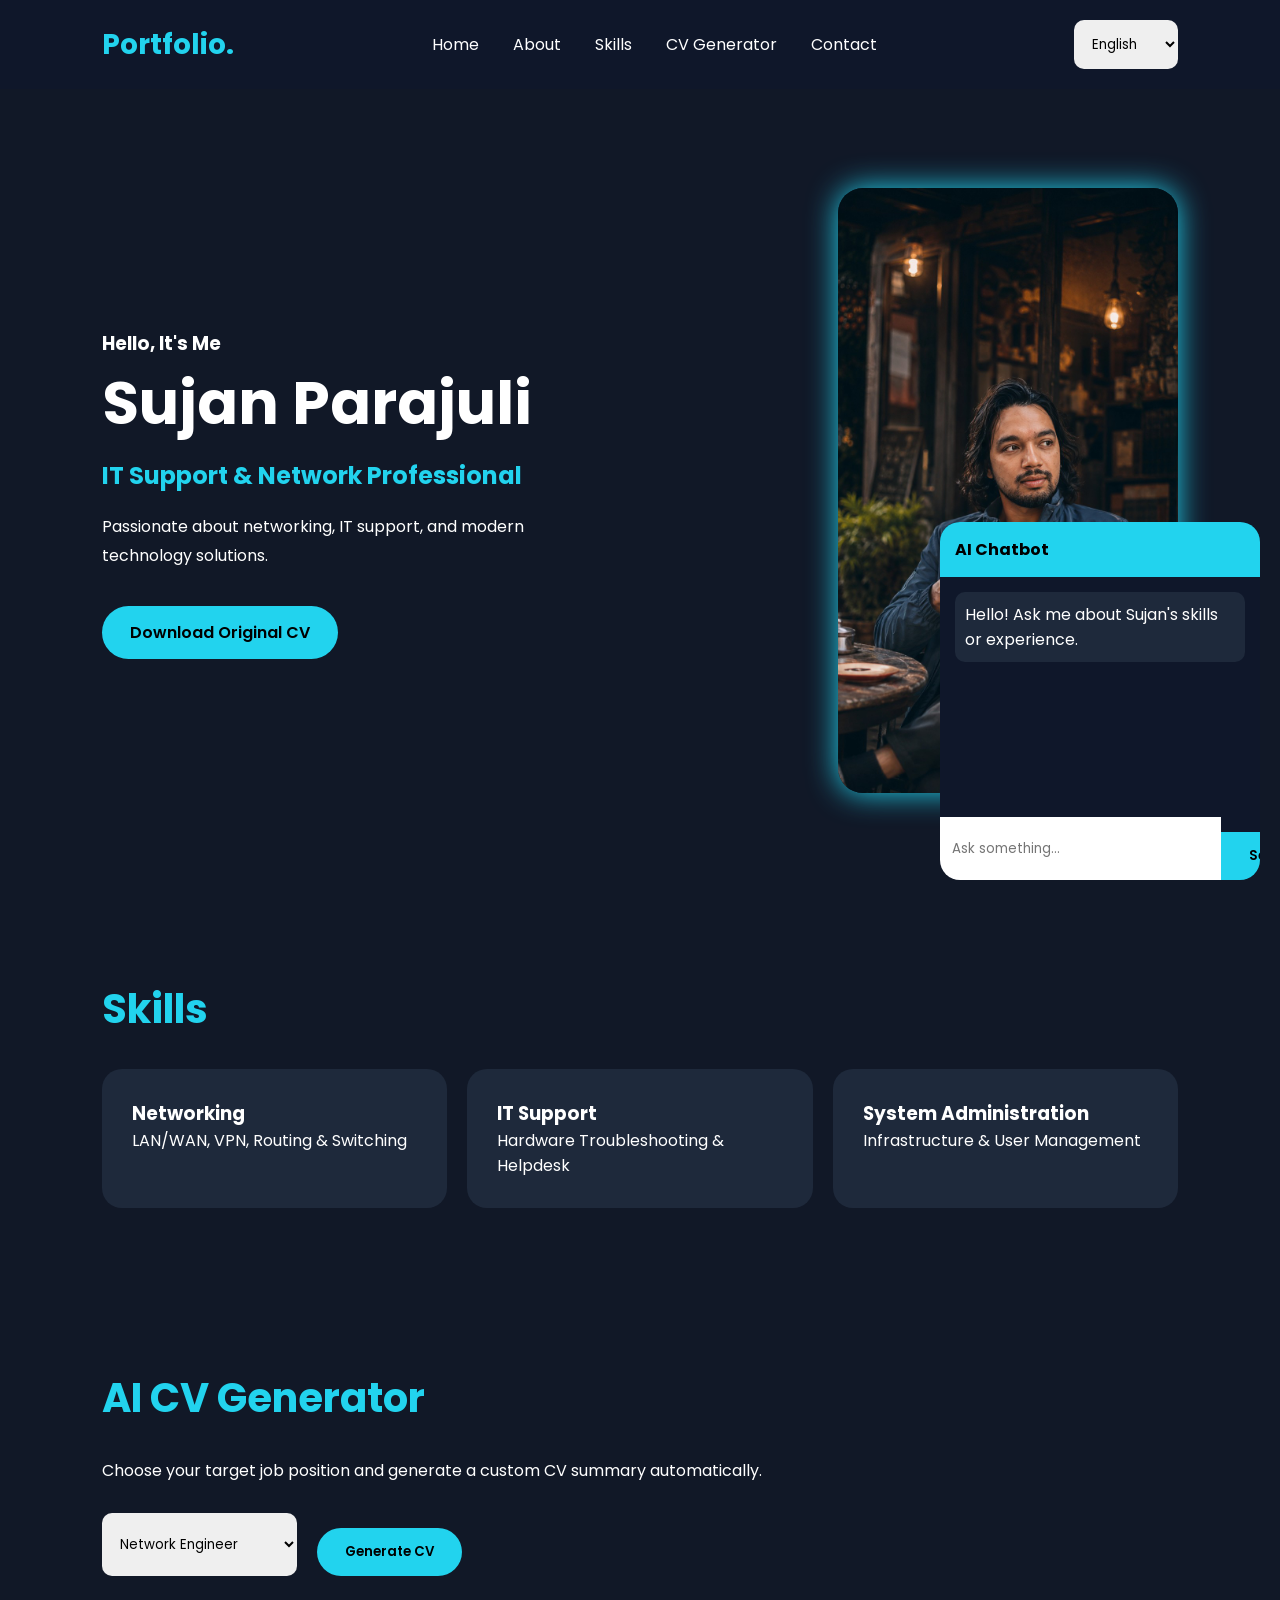
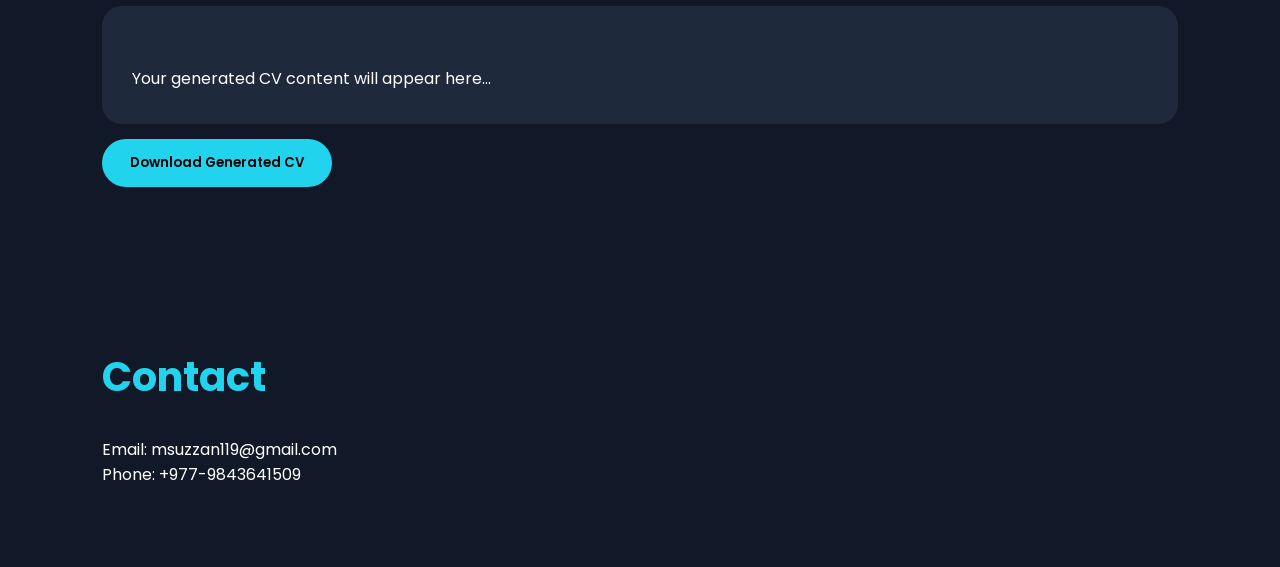
==== commit 376bfd6e: "Update index.html" ====
--- a/index.html
+++ b/index.html
@@ -42,7 +42,7 @@
   </div>
 
   <div class="hero-image">
-    <img src="assets/profile.jpg" alt="Profile">
+    <img src="profile.jpg" alt="Profile">
   </div>
 </section>
 
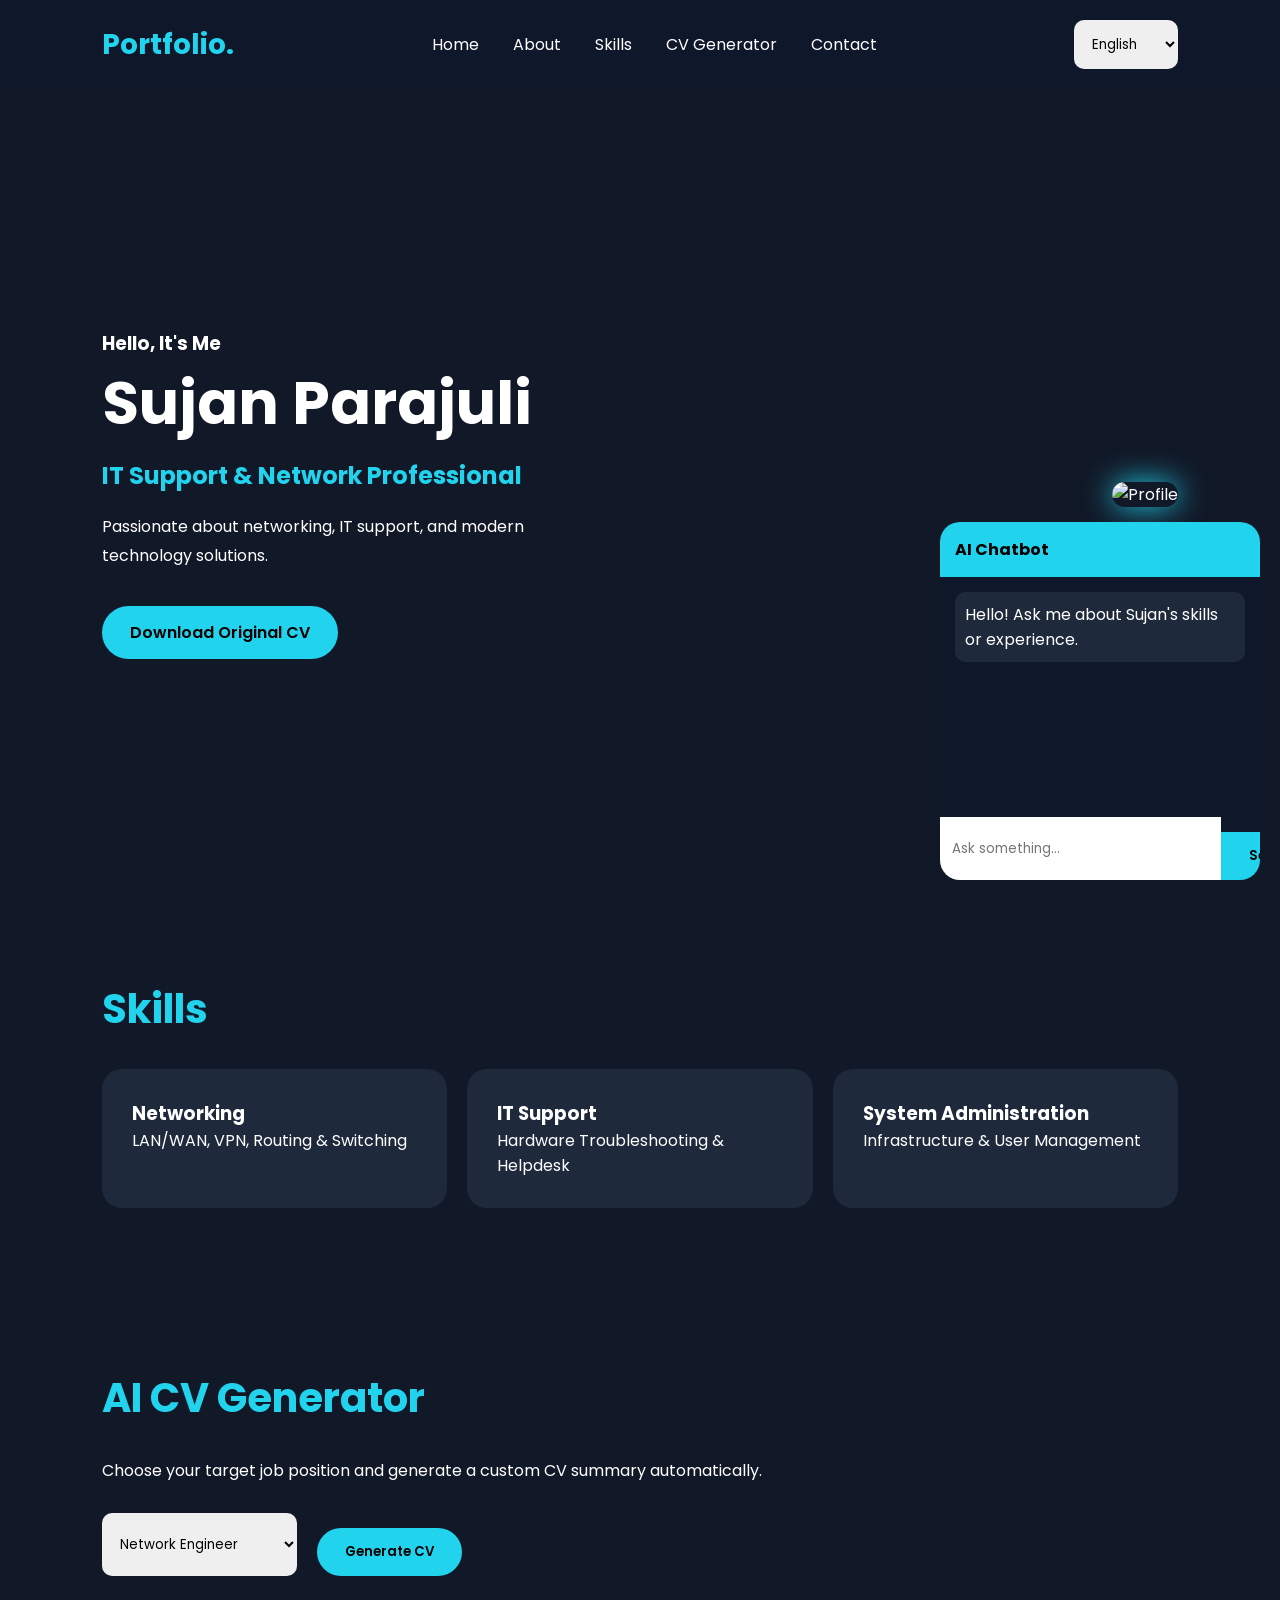
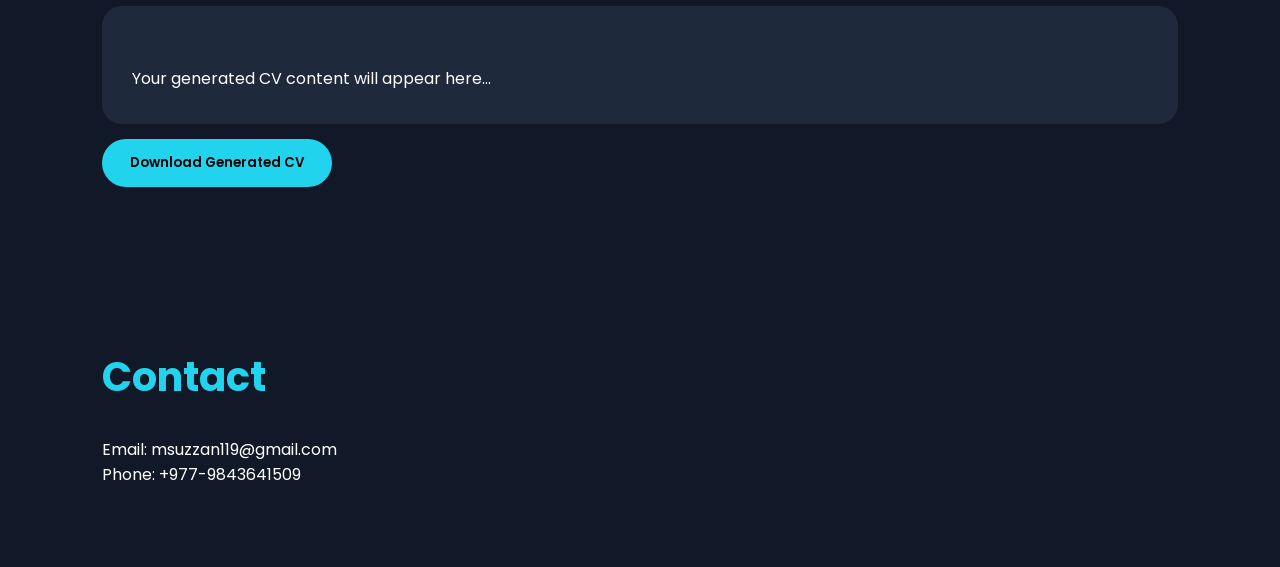
==== commit e4e1a838: "Update index.html" ====
--- a/index.html
+++ b/index.html
@@ -42,7 +42,7 @@
   </div>
 
   <div class="hero-image">
-    <img src="profile.jpg" alt="Profile">
+    <img src="view-source:https://github.com/Sujanparajuli7/Portfolio/blob/main/profile.jpg" alt="Profile">
   </div>
 </section>
 
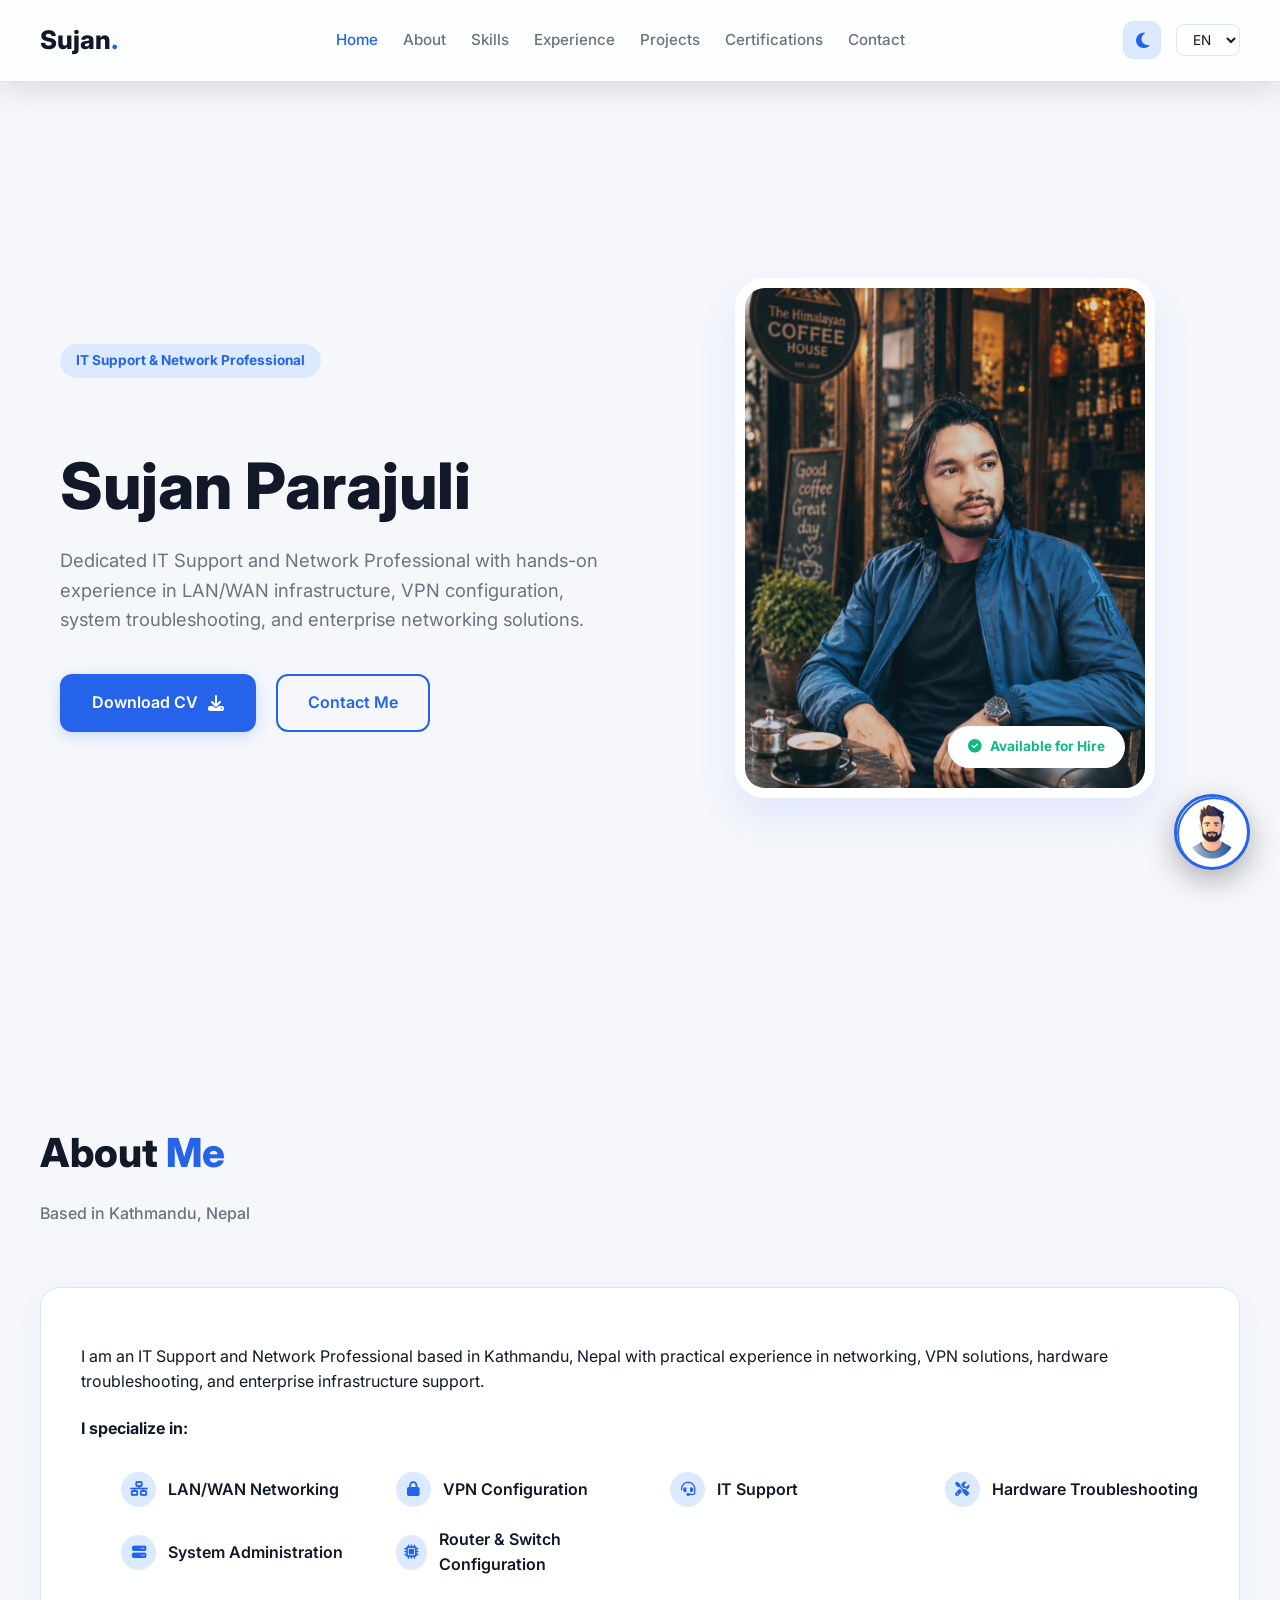
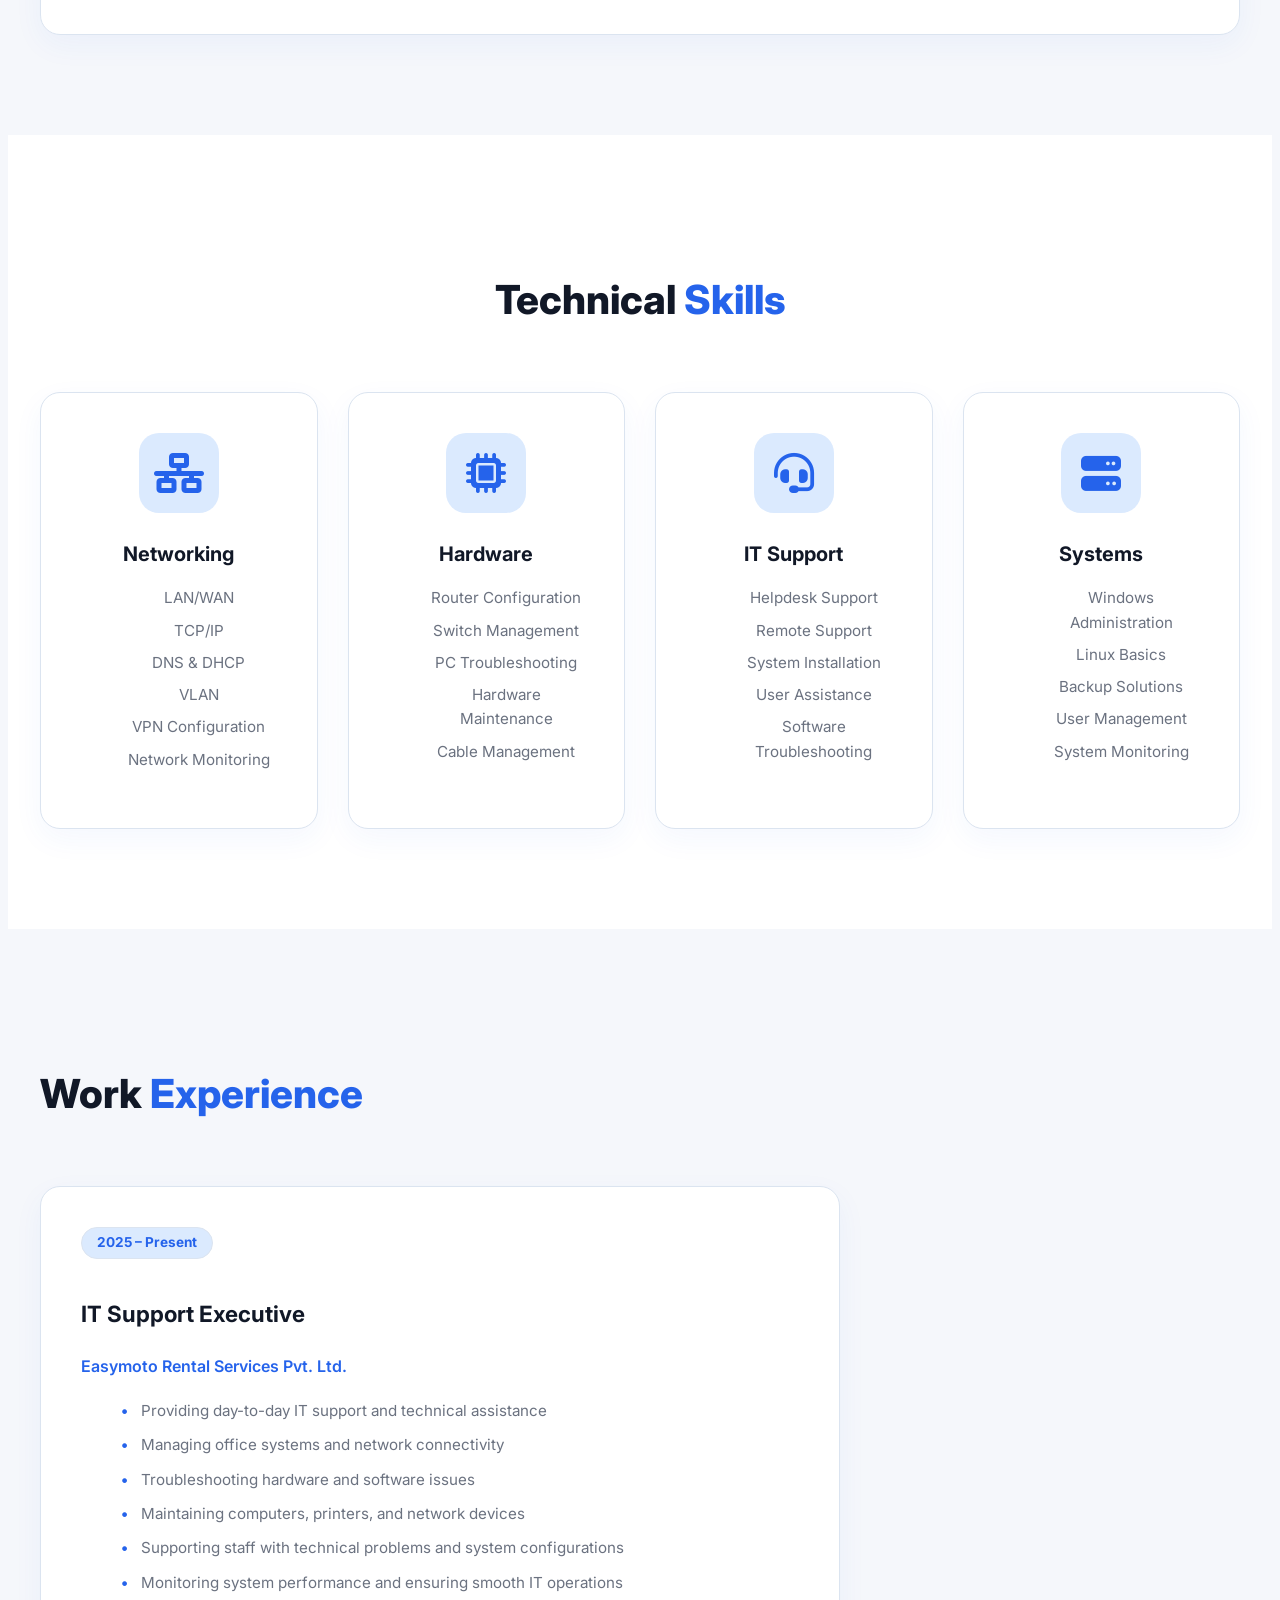
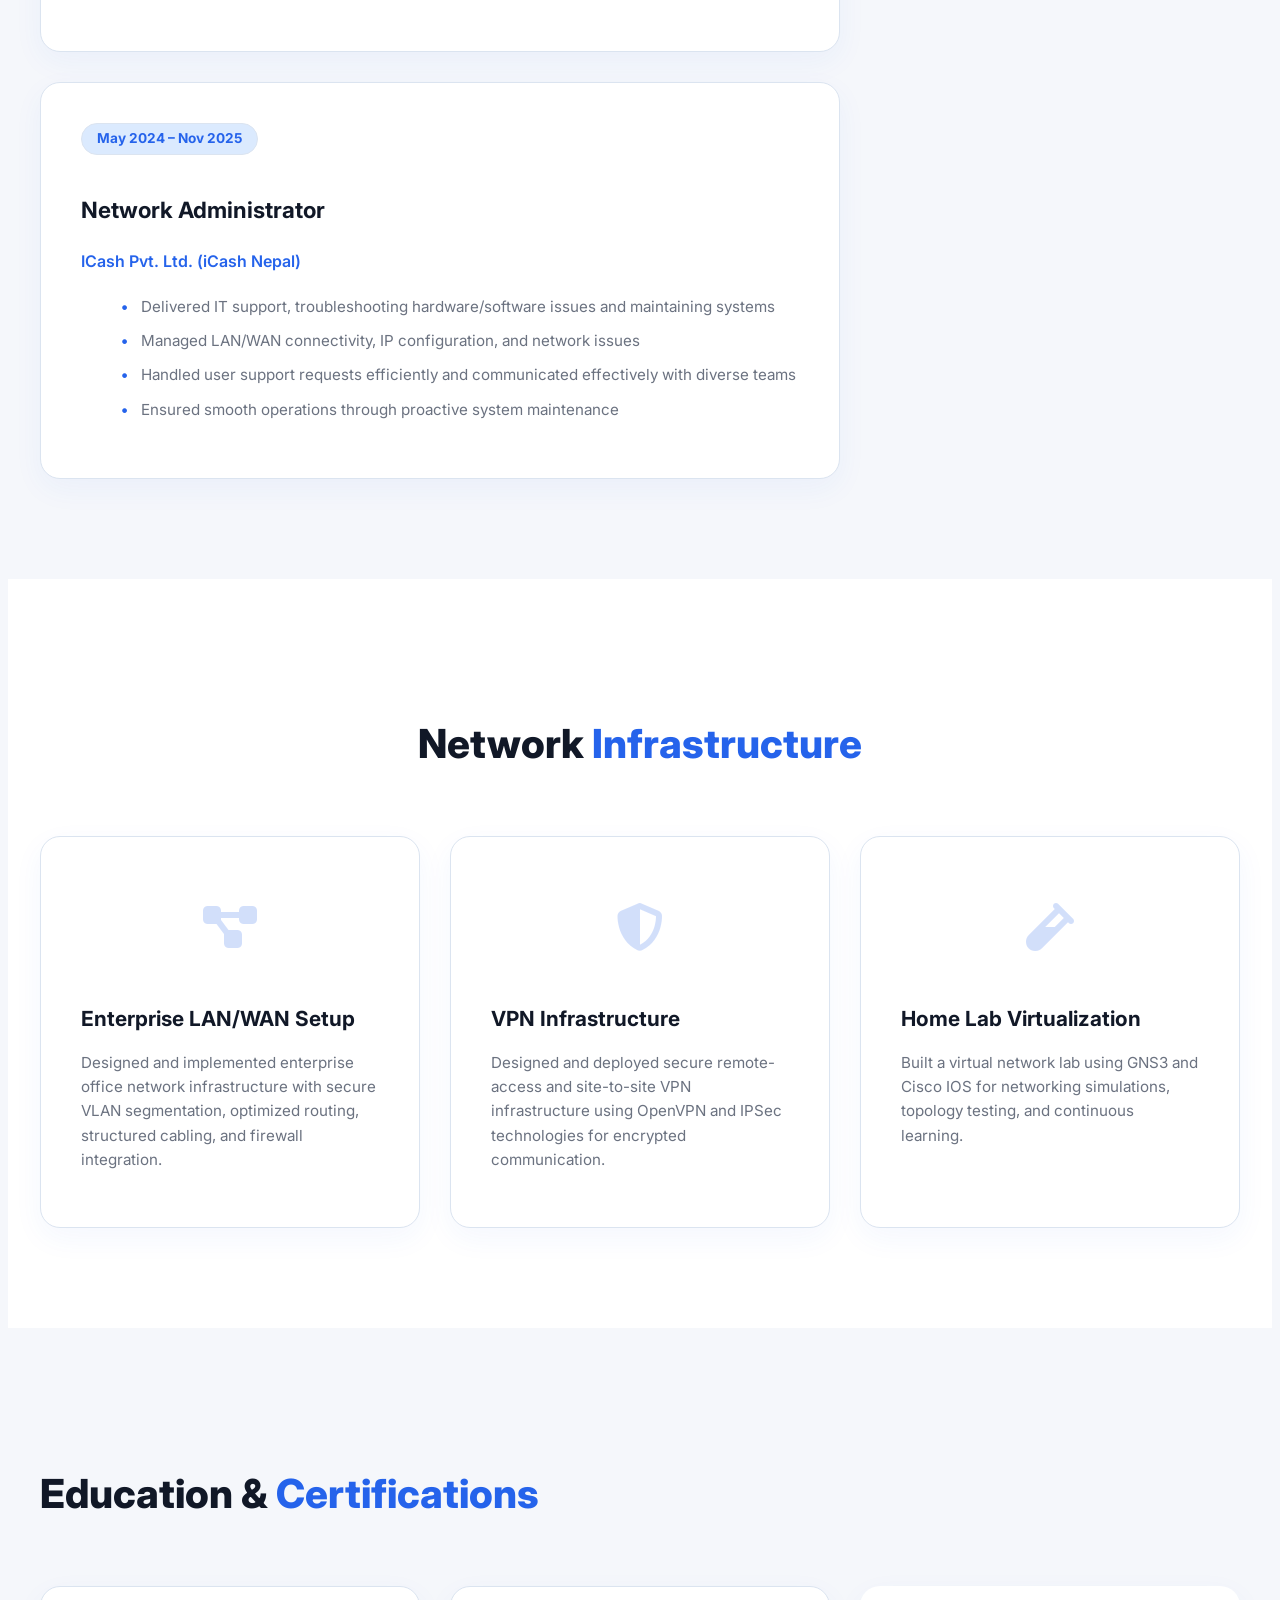
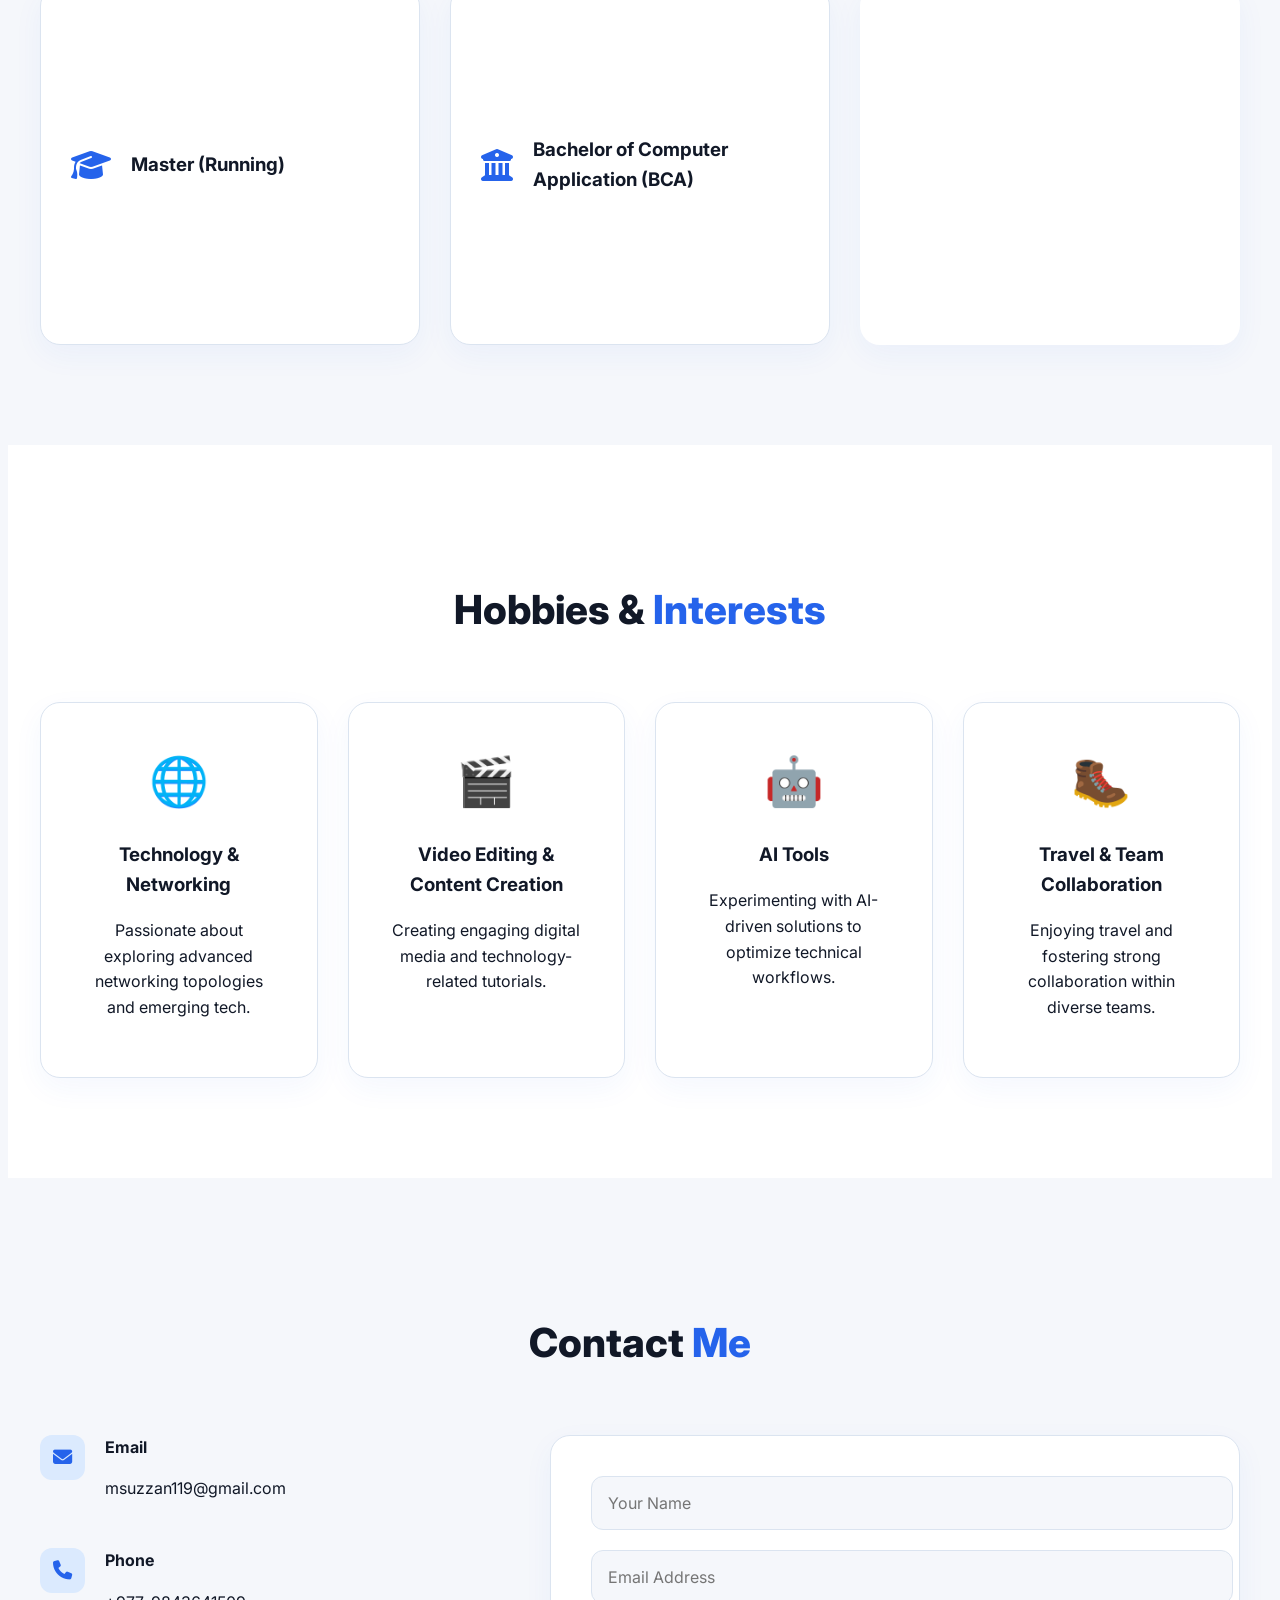
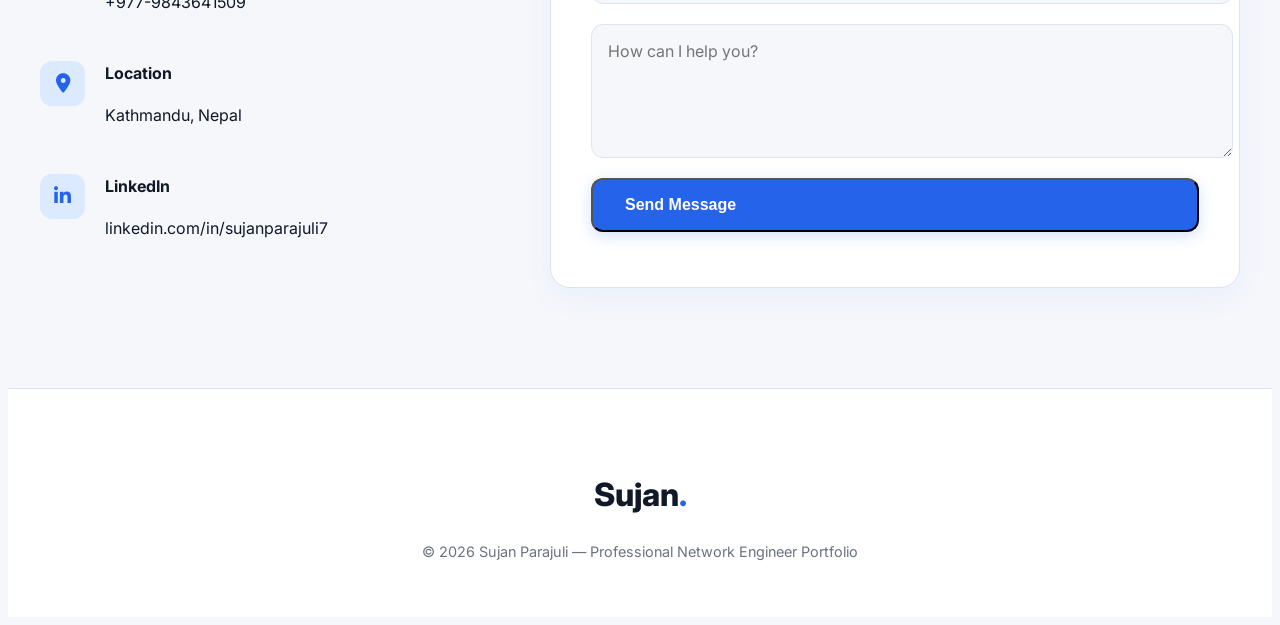
==== commit 0a30577b: "Initial commit: Professional IT Support and Network Engineer Portfolio" ====
--- a/index.html
+++ b/index.html
@@ -1,120 +1,367 @@
-
 <!DOCTYPE html>
 <html lang="en">
 <head>
-<meta charset="UTF-8">
-<meta name="viewport" content="width=device-width, initial-scale=1.0">
-<title>Sujan Portfolio</title>
-<link rel="stylesheet" href="style.css">
-<link href="https://fonts.googleapis.com/css2?family=Poppins:wght@300;400;600;700&display=swap" rel="stylesheet">
+  <meta charset="UTF-8" />
+  <meta name="viewport" content="width=device-width, initial-scale=1.0" />
+  <title>Sujan Parajuli | IT Support & Network Professional</title>
+  <meta name="description" content="Professional portfolio of Sujan Parajuli — IT Support & Network Professional based in Kathmandu, Nepal." />
+
+  <!-- Fonts -->
+  <link rel="preconnect" href="https://fonts.googleapis.com">
+  <link rel="preconnect" href="https://fonts.gstatic.com" crossorigin>
+  <link href="https://fonts.googleapis.com/css2?family=Inter:wght@300;400;500;600;700&display=swap" rel="stylesheet">
+
+  <!-- Icons -->
+  <link rel="stylesheet" href="https://cdnjs.cloudflare.com/ajax/libs/font-awesome/6.5.0/css/all.min.css" />
+
+  <!-- CSS -->
+  <link rel="stylesheet" href="css/style.css" />
 </head>
 <body>
 
-<header>
-  <div class="logo">Portfolio.</div>
-
-  <nav>
-    <a href="#home">Home</a>
-    <a href="#about">About</a>
-    <a href="#skills">Skills</a>
-    <a href="#generator">CV Generator</a>
-    <a href="#contact">Contact</a>
-  </nav>
-
-  <select id="languageSwitcher">
-    <option value="en">English</option>
-    <option value="de">Deutsch</option>
-    <option value="jp">日本語</option>
-  </select>
-</header>
-
-<section class="hero" id="home">
-  <div class="hero-text">
-    <h3 id="helloText">Hello, It's Me</h3>
-    <h1>Sujan Parajuli</h1>
-    <h2 id="roleText">IT Support & Network Professional</h2>
-
-    <p id="descText">
-      Passionate about networking, IT support, and modern technology solutions.
-    </p>
-
-    <a class="btn" href="Sujan_Parajuli_CV.docx" download>Download Original CV</a>
+  <!-- NAVBAR -->
+  <header class="navbar" id="navbar">
+    <div class="container nav-container">
+      <a href="#" class="logo">Sujan<span>.</span></a>
+      <nav class="nav-menu" id="nav-menu">
+        <a href="#home" class="nav-link active">Home</a>
+        <a href="#about" class="nav-link">About</a>
+        <a href="#skills" class="nav-link">Skills</a>
+        <a href="#experience" class="nav-link">Experience</a>
+        <a href="#projects" class="nav-link">Projects</a>
+        <a href="#certifications" class="nav-link">Certifications</a>
+        <a href="#contact" class="nav-link">Contact</a>
+      </nav>
+      <div class="nav-right">
+        <button id="theme-toggle" class="nav-theme-toggle" title="Toggle Theme">
+          <i class="fas fa-moon"></i>
+        </button>
+        <select id="language-switcher" class="lang-switcher">
+          <option value="en">EN</option>
+          <option value="jp">JP</option>
+          <option value="de">DE</option>
+        </select>
+        <div class="hamburger" id="hamburger">
+          <span></span><span></span><span></span>
+        </div>
+      </div>
+    </div>
+  </header>
+
+  <!-- HERO -->
+  <section class="hero" id="home">
+    <div class="container hero-grid">
+      <div class="hero-content fade-up">
+        <span class="hero-tag">IT Support & Network Professional</span>
+        <h1 class="hero-title">Sujan Parajuli</h1>
+        <p class="hero-description">Dedicated IT Support and Network Professional with hands-on experience in LAN/WAN infrastructure, VPN configuration, system troubleshooting, and enterprise networking solutions.</p>
+        <div class="hero-buttons">
+          <a href="#" class="btn-primary">Download CV <i class="fas fa-download"></i></a>
+          <a href="#contact" class="btn-outline">Contact Me</a>
+        </div>
+      </div>
+      <div class="hero-image fade-up">
+        <div class="profile-card">
+          <img src="image/Profile.jpeg" alt="Sujan Parajuli" class="profile-img" />
+          <div class="floating-badge"><i class="fas fa-check-circle"></i> Available for Hire</div>
+        </div>
+      </div>
+    </div>
+  </section>
+
+  <!-- ABOUT -->
+  <section class="section" id="about">
+    <div class="container">
+      <div class="section-header">
+        <h2 class="section-title">About <span>Me</span></h2>
+        <p class="section-subtitle">Based in Kathmandu, Nepal</p>
+      </div>
+      <div class="about-grid">
+        <div class="card glass">
+          <p>I am an IT Support and Network Professional based in Kathmandu, Nepal with practical experience in networking, VPN solutions, hardware troubleshooting, and enterprise infrastructure support.</p>
+          <div class="specialties">
+            <h4>I specialize in:</h4>
+            <ul class="spec-list">
+              <li><i class="fas fa-network-wired"></i> LAN/WAN Networking</li>
+              <li><i class="fas fa-lock"></i> VPN Configuration</li>
+              <li><i class="fas fa-headset"></i> IT Support</li>
+              <li><i class="fas fa-tools"></i> Hardware Troubleshooting</li>
+              <li><i class="fas fa-server"></i> System Administration</li>
+              <li><i class="fas fa-microchip"></i> Router & Switch Configuration</li>
+            </ul>
+          </div>
+        </div>
+      </div>
+    </div>
+  </section>
+
+  <!-- SKILLS -->
+  <section class="section bg-light" id="skills">
+    <div class="container">
+      <div class="section-header center">
+        <h2 class="section-title">Technical <span>Skills</span></h2>
+      </div>
+      <div class="skills-grid">
+        <div class="card skill-card">
+          <div class="skill-icon"><i class="fas fa-network-wired"></i></div>
+          <h3>Networking</h3>
+          <ul>
+            <li>LAN/WAN</li>
+            <li>TCP/IP</li>
+            <li>DNS & DHCP</li>
+            <li>VLAN</li>
+            <li>VPN Configuration</li>
+            <li>Network Monitoring</li>
+          </ul>
+        </div>
+        <div class="card skill-card">
+          <div class="skill-icon"><i class="fas fa-microchip"></i></div>
+          <h3>Hardware</h3>
+          <ul>
+            <li>Router Configuration</li>
+            <li>Switch Management</li>
+            <li>PC Troubleshooting</li>
+            <li>Hardware Maintenance</li>
+            <li>Cable Management</li>
+          </ul>
+        </div>
+        <div class="card skill-card">
+          <div class="skill-icon"><i class="fas fa-headset"></i></div>
+          <h3>IT Support</h3>
+          <ul>
+            <li>Helpdesk Support</li>
+            <li>Remote Support</li>
+            <li>System Installation</li>
+            <li>User Assistance</li>
+            <li>Software Troubleshooting</li>
+          </ul>
+        </div>
+        <div class="card skill-card">
+          <div class="skill-icon"><i class="fas fa-server"></i></div>
+          <h3>Systems</h3>
+          <ul>
+            <li>Windows Administration</li>
+            <li>Linux Basics</li>
+            <li>Backup Solutions</li>
+            <li>User Management</li>
+            <li>System Monitoring</li>
+          </ul>
+        </div>
+      </div>
+    </div>
+  </section>
+
+  <!-- EXPERIENCE -->
+  <section class="section" id="experience">
+    <div class="container">
+      <div class="section-header">
+        <h2 class="section-title">Work <span>Experience</span></h2>
+      </div>
+      <div class="timeline">
+        <div class="card timeline-item" style="margin-bottom: 30px;">
+          <div class="timeline-date">2025 – Present</div>
+          <h3>IT Support Executive</h3>
+          <h4 class="company">Easymoto Rental Services Pvt. Ltd.</h4>
+          <ul class="resp-list">
+            <li>Providing day-to-day IT support and technical assistance</li>
+            <li>Managing office systems and network connectivity</li>
+            <li>Troubleshooting hardware and software issues</li>
+            <li>Maintaining computers, printers, and network devices</li>
+            <li>Supporting staff with technical problems and system configurations</li>
+            <li>Monitoring system performance and ensuring smooth IT operations</li>
+          </ul>
+        </div>
+        <div class="card timeline-item">
+          <div class="timeline-date">May 2024 – Nov 2025</div>
+          <h3>Network Administrator</h3>
+          <h4 class="company">ICash Pvt. Ltd. (iCash Nepal)</h4>
+          <ul class="resp-list">
+            <li>Delivered IT support, troubleshooting hardware/software issues and maintaining systems</li>
+            <li>Managed LAN/WAN connectivity, IP configuration, and network issues</li>
+            <li>Handled user support requests efficiently and communicated effectively with diverse teams</li>
+            <li>Ensured smooth operations through proactive system maintenance</li>
+          </ul>
+        </div>
+      </div>
+    </div>
+  </section>
+
+  <!-- PROJECTS / INFRASTRUCTURE -->
+  <section class="section bg-light" id="projects">
+    <div class="container">
+      <div class="section-header center">
+        <h2 class="section-title">Network <span>Infrastructure</span></h2>
+      </div>
+      <div class="projects-grid">
+        <div class="card project-card">
+          <div class="project-img"><i class="fas fa-project-diagram"></i></div>
+          <h3>Enterprise LAN/WAN Setup</h3>
+          <p>Designed and implemented enterprise office network infrastructure with secure VLAN segmentation, optimized routing, structured cabling, and firewall integration.</p>
+        </div>
+        <div class="card project-card">
+          <div class="project-img"><i class="fas fa-shield-alt"></i></div>
+          <h3>VPN Infrastructure</h3>
+          <p>Designed and deployed secure remote-access and site-to-site VPN infrastructure using OpenVPN and IPSec technologies for encrypted communication.</p>
+        </div>
+        <div class="card project-card">
+          <div class="project-img"><i class="fas fa-vial"></i></div>
+          <h3>Home Lab Virtualization</h3>
+          <p>Built a virtual network lab using GNS3 and Cisco IOS for networking simulations, topology testing, and continuous learning.</p>
+        </div>
+      </div>
+    </div>
+  </section>
+
+  <!-- CERTIFICATIONS -->
+  <section class="section" id="certifications">
+    <div class="container">
+      <div class="section-header">
+        <h2 class="section-title">Education & <span>Certifications</span></h2>
+      </div>
+      <div class="cert-grid">
+        <div class="card cert-card">
+          <i class="fas fa-graduation-cap"></i>
+          <h3>Master (Running)</h3>
+        </div>
+        <div class="card cert-card">
+          <i class="fas fa-university"></i>
+          <h3>Bachelor of Computer Application (BCA)</h3>
+        </div>
+        <div class="card cert-card primary-cert">
+          <i class="fas fa-certificate"></i>
+          <div>
+            <h3>Network & VPN Engineer Certification</h3>
+            <p class="cert-meta">NETWORK WORLD Inc | Issued Apr 2026</p>
+            <p class="cert-id">Credential ID #40085</p>
+            <p class="cert-desc">Completed 315 hours of training in Network & VPN Engineering, covering networking fundamentals, VPN configuration, and cybersecurity concepts.</p>
+          </div>
+        </div>
+      </div>
+    </div>
+  </section>
+
+  <!-- HOBBIES -->
+  <section class="section bg-light" id="hobbies">
+    <div class="container">
+      <div class="section-header center">
+        <h2 class="section-title">Hobbies & <span>Interests</span></h2>
+      </div>
+      <div class="hobbies-grid">
+        <div class="card hobby-card">
+          <div class="hobby-icon">🌐</div>
+          <h3>Technology & Networking</h3>
+          <p>Passionate about exploring advanced networking topologies and emerging tech.</p>
+        </div>
+        <div class="card hobby-card">
+          <div class="hobby-icon">🎬</div>
+          <h3>Video Editing & Content Creation</h3>
+          <p>Creating engaging digital media and technology-related tutorials.</p>
+        </div>
+        <div class="card hobby-card">
+          <div class="hobby-icon">🤖</div>
+          <h3>AI Tools</h3>
+          <p>Experimenting with AI-driven solutions to optimize technical workflows.</p>
+        </div>
+        <div class="card hobby-card">
+          <div class="hobby-icon">🥾</div>
+          <h3>Travel & Team Collaboration</h3>
+          <p>Enjoying travel and fostering strong collaboration within diverse teams.</p>
+        </div>
+      </div>
+    </div>
+  </section>
+
+  <!-- CONTACT -->
+  <section class="section" id="contact">
+    <div class="container">
+      <div class="section-header center">
+        <h2 class="section-title">Contact <span>Me</span></h2>
+      </div>
+      <div class="contact-grid">
+        <div class="contact-info">
+          <div class="contact-item">
+            <i class="fas fa-envelope"></i>
+            <div>
+              <strong>Email</strong>
+              <p>msuzzan119@gmail.com</p>
+            </div>
+          </div>
+          <div class="contact-item">
+            <i class="fas fa-phone"></i>
+            <div>
+              <strong>Phone</strong>
+              <p>+977-9843641509</p>
+            </div>
+          </div>
+          <div class="contact-item">
+            <i class="fas fa-location-dot"></i>
+            <div>
+              <strong>Location</strong>
+              <p>Kathmandu, Nepal</p>
+            </div>
+          </div>
+          <div class="contact-item">
+            <i class="fab fa-linkedin-in"></i>
+            <div>
+              <strong>LinkedIn</strong>
+              <p>linkedin.com/in/sujanparajuli7</p>
+            </div>
+          </div>
+        </div>
+        <form class="card contact-form">
+          <input type="text" placeholder="Your Name" required />
+          <input type="email" placeholder="Email Address" required />
+          <textarea rows="5" placeholder="How can I help you?" required></textarea>
+          <button type="submit" class="btn-primary">Send Message</button>
+        </form>
+      </div>
+    </div>
+  </section>
+
+  <!-- FOOTER -->
+  <footer class="footer">
+    <div class="container">
+      <div class="logo">Sujan<span>.</span></div>
+      <p>© 2026 Sujan Parajuli — Professional Network Engineer Portfolio</p>
+    </div>
+  </footer>
+
+  <!-- BACK TO TOP BUTTON -->
+  <button id="back-to-top" class="back-to-top"><i class="fas fa-arrow-up"></i></button>
+
+  <!-- PREMIUM HUMAN AI CHATBOT -->
+  <div class="ai-assistant-wrapper">
+    <!-- Chat Bubble -->
+    <div id="chat-bubble" class="chat-bubble">
+      <img src="image/AI.png" alt="Sujan AI Assistant">
+      <div class="bubble-ping"></div>
+    </div>
+
+    <!-- Chat Window -->
+    <div id="chat-window" class="chat-window">
+      <div class="chat-header-new">
+        <div class="status-new">
+          <span class="dot-new"></span>
+          Sujan AI Assistant
+        </div>
+        <span id="close-chat" class="close-new">✖</span>
+      </div>
+
+      <div class="chat-container-new">
+        <div class="chat-body-new" id="chat-body">
+          <div class="bot-message">👋 Hi! I’m Sujan's AI assistant. How can I help you today?</div>
+        </div>
+        <div class="typing-indicator" id="typing-indicator">
+          <span></span><span></span><span></span>
+        </div>
+        <div class="chat-input-new">
+          <input type="text" placeholder="Ask me anything..." id="user-input" />
+          <button id="send-btn"><i class="fas fa-paper-plane"></i></button>
+        </div>
+      </div>
+    </div>
   </div>
 
-  <div class="hero-image">
-    <img src="view-source:https://github.com/Sujanparajuli7/Portfolio/blob/main/profile.jpg" alt="Profile">
-  </div>
-</section>
-
-<section class="skills" id="skills">
-<h2>Skills</h2>
-
-<div class="grid">
-  <div class="card">
-    <h3>Networking</h3>
-    <p>LAN/WAN, VPN, Routing & Switching</p>
-  </div>
-
-  <div class="card">
-    <h3>IT Support</h3>
-    <p>Hardware Troubleshooting & Helpdesk</p>
-  </div>
-
-  <div class="card">
-    <h3>System Administration</h3>
-    <p>Infrastructure & User Management</p>
-  </div>
-</div>
-</section>
-
-<section class="generator" id="generator">
-<h2>AI CV Generator</h2>
-
-<p>
-Choose your target job position and generate a custom CV summary automatically.
-</p>
-
-<div class="generator-box">
-  <select id="jobRole">
-    <option value="network">Network Engineer</option>
-    <option value="support">IT Support</option>
-    <option value="helpdesk">Helpdesk Technician</option>
-    <option value="system">System Administrator</option>
-  </select>
-
-  <button onclick="generateCV()">Generate CV</button>
-</div>
-
-<div id="generatedCV" class="generated-cv">
-  Your generated CV content will appear here...
-</div>
-
-<button class="download-btn" onclick="downloadCV()">
-Download Generated CV
-</button>
-</section>
-
-<section class="contact" id="contact">
-<h2>Contact</h2>
-<p>Email: msuzzan119@gmail.com</p>
-<p>Phone: +977-9843641509</p>
-</section>
-
-<div class="chatbot">
-<div class="chat-header">AI Chatbot</div>
-
-<div class="chat-messages" id="chatMessages">
-<div class="bot-message">
-Hello! Ask me about Sujan's skills or experience.
-</div>
-</div>
-
-<div class="chat-input">
-<input type="text" id="userInput" placeholder="Ask something...">
-<button onclick="sendMessage()">Send</button>
-</div>
-</div>
-
-<script src="script.js"></script>
+  <script src="js/main.js"></script>
 </body>
-</html>
+</html>
--- a/css/style.css
+++ b/css/style.css
@@ -0,0 +1,930 @@
+/* ===== PROFESSIONAL WHITE THEME ===== */
+:root {
+  --bg: #f5f7fb;
+  --white: #ffffff;
+  --primary: #2563eb;
+  --secondary: #1e40af;
+  --accent: #dbeafe;
+  --text: #111827;
+  --muted: #6b7280;
+  --border: #dbe4f0;
+  --card: #ffffff;
+  --radius: 20px;
+  --shadow: 0 10px 30px rgba(37, 99, 235, 0.05);
+  --shadow-lg: 0 20px 40px rgba(37, 99, 235, 0.1);
+  --transition: 0.3s cubic-bezier(0.4, 0, 0.2, 1);
+  --font: 'Inter', sans-serif;
+}
+
+/* Dark Theme Variables */
+body.dark {
+  --bg: #05010a;
+  --white: #0a0612;
+  --card: #0d0714;
+  --text: #ffffff;
+  --muted: #a8a8b3;
+  --border: #7a00ff33;
+  --accent: #1e1b2e;
+  --shadow: 0 10px 30px rgba(0, 0, 0, 0.3);
+  --shadow-lg: 0 20px 40px rgba(0, 0, 0, 0.5);
+}
+
+body {
+  font-family: var(--font);
+  background-color: var(--bg);
+  color: var(--text);
+  line-height: 1.6;
+  overflow-x: hidden;
+  transition: background 0.6s ease, color 0.6s ease;
+}
+
+.container {
+  max-width: 1200px;
+  margin: 0 auto;
+  padding: 0 24px;
+}
+
+.section {
+  padding: 100px 0;
+}
+
+.bg-light {
+  background-color: var(--white);
+}
+
+a {
+  text-decoration: none;
+  color: inherit;
+}
+
+ul {
+  list-style: none;
+}
+
+img {
+  max-width: 100%;
+  display: block;
+}
+
+/* ===== NAVBAR ===== */
+.navbar {
+  position: fixed;
+  top: 0;
+  left: 0;
+  width: 100%;
+  z-index: 1000;
+  padding: 20px 0;
+  background: rgba(255, 255, 255, 0.8);
+  backdrop-filter: blur(20px);
+  border-bottom: 1px solid var(--border);
+  box-shadow: 0 10px 30px rgba(0,0,0,0.1);
+  transition: all 0.3s ease;
+}
+
+body.dark .navbar {
+  background: rgba(10, 6, 18, 0.8);
+  box-shadow: 0 10px 30px rgba(0,0,0,0.4);
+}
+
+.navbar.scrolled {
+  padding: 12px 0;
+  box-shadow: 0 10px 30px rgba(0,0,0,0.2);
+}
+
+.nav-container {
+  display: flex;
+  justify-content: space-between;
+  align-items: center;
+}
+
+.logo {
+  font-size: 1.6rem;
+  font-weight: 800;
+  color: var(--text);
+}
+
+.logo span {
+  color: var(--primary);
+}
+
+.nav-menu {
+  display: flex;
+  gap: 25px;
+}
+
+.nav-link {
+  font-size: 0.95rem;
+  font-weight: 500;
+  color: var(--muted);
+  transition: var(--transition);
+}
+
+.nav-link:hover, .nav-link.active {
+  color: var(--primary);
+}
+
+.nav-right {
+  display: flex;
+  align-items: center;
+  gap: 15px;
+}
+
+.lang-switcher {
+  border: 1px solid var(--border);
+  padding: 6px 12px;
+  border-radius: 8px;
+  background: var(--white);
+  font-family: var(--font);
+  font-size: 0.85rem;
+  color: var(--text);
+  cursor: pointer;
+}
+
+.hamburger {
+  display: none;
+  flex-direction: column;
+  gap: 5px;
+  cursor: pointer;
+}
+
+.hamburger span {
+  width: 25px;
+  height: 2px;
+  background: var(--text);
+  border-radius: 2px;
+  transition: var(--transition);
+}
+
+/* ===== HERO SECTION ===== */
+.hero {
+  min-height: 100vh;
+  display: flex;
+  align-items: center;
+  padding-top: 80px;
+}
+
+.hero-grid {
+  display: grid;
+  grid-template-columns: 1fr 1fr;
+  align-items: center;
+  gap: 60px;
+}
+
+.hero-tag {
+  display: inline-block;
+  background: var(--accent);
+  color: var(--primary);
+  padding: 6px 16px;
+  border-radius: 30px;
+  font-size: 0.85rem;
+  font-weight: 700;
+  margin-bottom: 20px;
+}
+
+.hero-title {
+  font-size: clamp(2.5rem, 6vw, 4rem);
+  font-weight: 800;
+  line-height: 1.1;
+  color: var(--text);
+  margin-bottom: 25px;
+}
+
+.hero-description {
+  font-size: 1.15rem;
+  color: var(--muted);
+  margin-bottom: 40px;
+  max-width: 550px;
+}
+
+.hero-buttons {
+  display: flex;
+  gap: 20px;
+}
+
+.btn-primary {
+  background-color: var(--primary);
+  color: var(--white);
+  padding: 16px 32px;
+  border-radius: 12px;
+  font-weight: 600;
+  font-size: 1rem;
+  display: inline-flex;
+  align-items: center;
+  gap: 10px;
+  transition: var(--transition);
+  box-shadow: 0 4px 15px rgba(37, 99, 235, 0.2);
+}
+
+.btn-primary:hover {
+  background-color: var(--secondary);
+  transform: translateY(-3px);
+  box-shadow: 0 8px 25px rgba(37, 99, 235, 0.3);
+}
+
+.btn-outline {
+  border: 2px solid var(--primary);
+  color: var(--primary);
+  padding: 14px 30px;
+  border-radius: 12px;
+  font-weight: 600;
+  font-size: 1rem;
+  transition: var(--transition);
+}
+
+.btn-outline:hover {
+  background-color: var(--primary);
+  color: var(--white);
+  transform: translateY(-3px);
+}
+
+.hero-image {
+  display: flex;
+  justify-content: center;
+  align-items: center;
+}
+
+.profile-card {
+  position: relative;
+  border-radius: 30px;
+  overflow: hidden;
+  box-shadow: var(--shadow-lg);
+  border: 10px solid var(--white);
+}
+
+.profile-img {
+  width: 400px;
+  height: 500px;
+  object-fit: cover;
+  transition: var(--transition);
+}
+
+.profile-card:hover .profile-img {
+  transform: scale(1.05);
+}
+
+.floating-badge {
+  position: absolute;
+  bottom: 20px;
+  right: 20px;
+  background: var(--white);
+  padding: 10px 20px;
+  border-radius: 50px;
+  font-weight: 700;
+  font-size: 0.85rem;
+  color: #10b981;
+  display: flex;
+  align-items: center;
+  gap: 8px;
+  box-shadow: 0 10px 25px rgba(0,0,0,0.1);
+}
+
+/* ===== CARDS & GLASSMORPHISM ===== */
+.card {
+  background: var(--white);
+  border: 1px solid var(--border);
+  border-radius: var(--radius);
+  padding: 40px;
+  box-shadow: var(--shadow);
+  transition: var(--transition);
+}
+
+.card:hover {
+  transform: translateY(-10px);
+  box-shadow: var(--shadow-lg);
+  border-color: var(--primary);
+}
+
+.glass {
+  background: rgba(255, 255, 255, 0.6);
+  backdrop-filter: blur(16px);
+}
+
+/* ===== SECTION HEADERS ===== */
+.section-header {
+  margin-bottom: 60px;
+}
+
+.section-header.center {
+  text-align: center;
+}
+
+.section-title {
+  font-size: 2.5rem;
+  font-weight: 800;
+  color: var(--text);
+  margin-bottom: 10px;
+}
+
+.section-title span {
+  color: var(--primary);
+}
+
+.section-subtitle {
+  color: var(--muted);
+  font-weight: 500;
+}
+
+/* ===== ABOUT SECTION ===== */
+.spec-list {
+  display: grid;
+  grid-template-columns: repeat(auto-fit, minmax(200px, 1fr));
+  gap: 20px;
+  margin-top: 30px;
+}
+
+.spec-list li {
+  display: flex;
+  align-items: center;
+  gap: 12px;
+  font-weight: 600;
+  color: var(--text);
+}
+
+.spec-list i {
+  color: var(--primary);
+  background: var(--accent);
+  width: 35px;
+  height: 35px;
+  border-radius: 50%;
+  display: flex;
+  align-items: center;
+  justify-content: center;
+  font-size: 0.9rem;
+}
+
+/* ===== SKILLS GRID ===== */
+.skills-grid {
+  display: grid;
+  grid-template-columns: repeat(auto-fit, minmax(250px, 1fr));
+  gap: 30px;
+}
+
+.skill-card {
+  text-align: center;
+}
+
+.skill-icon {
+  font-size: 2.5rem;
+  color: var(--primary);
+  margin-bottom: 25px;
+  background: var(--accent);
+  width: 80px;
+  height: 80px;
+  border-radius: 20px;
+  display: flex;
+  align-items: center;
+  justify-content: center;
+  margin: 0 auto 25px;
+}
+
+.skill-card h3 {
+  font-size: 1.25rem;
+  margin-bottom: 15px;
+  color: var(--text);
+}
+
+.skill-card ul li {
+  color: var(--muted);
+  font-size: 0.95rem;
+  margin-bottom: 8px;
+}
+
+/* ===== EXPERIENCE TIMELINE ===== */
+.timeline {
+  position: relative;
+  max-width: 800px;
+}
+
+.timeline-item {
+  position: relative;
+  padding: 40px;
+}
+
+.timeline-date {
+  display: inline-block;
+  background: var(--accent);
+  color: var(--primary);
+  padding: 4px 15px;
+  border-radius: 50px;
+  font-weight: 700;
+  font-size: 0.85rem;
+  margin-bottom: 15px;
+  border: 1px solid var(--border);
+}
+
+body.dark .timeline-date {
+  background: var(--primary);
+  color: #ffffff;
+}
+
+.timeline-item h3 {
+  font-size: 1.4rem;
+  margin-bottom: 5px;
+}
+
+.company {
+  color: var(--primary);
+  font-weight: 600;
+  margin-bottom: 20px;
+}
+
+.resp-list li {
+  position: relative;
+  padding-left: 20px;
+  color: var(--muted);
+  margin-bottom: 10px;
+  font-size: 0.95rem;
+}
+
+.resp-list li::before {
+  content: '•';
+  position: absolute;
+  left: 0;
+  color: var(--primary);
+  font-weight: bold;
+}
+
+/* ===== PROJECTS GRID ===== */
+.projects-grid {
+  display: grid;
+  grid-template-columns: repeat(auto-fit, minmax(300px, 1fr));
+  gap: 30px;
+}
+
+.project-img {
+  height: 100px;
+  display: flex;
+  align-items: center;
+  justify-content: center;
+  font-size: 3rem;
+  color: var(--primary);
+  margin-bottom: 25px;
+  opacity: 0.2;
+}
+
+.project-card h3 {
+  font-size: 1.3rem;
+  margin-bottom: 15px;
+}
+
+.project-card p {
+  color: var(--muted);
+  font-size: 0.95rem;
+}
+
+/* ===== CERTIFICATIONS ===== */
+.cert-grid {
+  display: grid;
+  grid-template-columns: repeat(auto-fit, minmax(300px, 1fr));
+  gap: 30px;
+}
+
+.cert-card {
+  display: flex;
+  align-items: center;
+  gap: 20px;
+  padding: 30px;
+}
+
+.cert-card i {
+  font-size: 2rem;
+  color: var(--primary);
+}
+
+.primary-cert {
+  background: linear-gradient(135deg, var(--primary), var(--secondary));
+  color: #ffffff;
+  border: none;
+}
+
+.primary-cert i, .primary-cert h3, .primary-cert p, .primary-cert .cert-meta, .primary-cert .cert-id, .primary-cert .cert-desc {
+  color: #ffffff !important;
+}
+
+.cert-meta {
+  font-weight: 600;
+  font-size: 0.9rem;
+  margin-bottom: 5px;
+}
+
+.cert-id {
+  font-family: monospace;
+  font-size: 0.8rem;
+  opacity: 0.9;
+  margin-bottom: 10px;
+}
+
+.cert-desc {
+  font-size: 0.85rem;
+  line-height: 1.4;
+  opacity: 0.9;
+}
+
+/* ===== HOBBIES ===== */
+.hobbies-grid {
+  display: grid;
+  grid-template-columns: repeat(auto-fit, minmax(250px, 1fr));
+  gap: 30px;
+}
+
+.hobby-card {
+  text-align: center;
+}
+
+.hobby-icon {
+  font-size: 3rem;
+  margin-bottom: 20px;
+}
+
+/* ===== CONTACT SECTION ===== */
+.contact-grid {
+  display: grid;
+  grid-template-columns: 1fr 1.5fr;
+  gap: 50px;
+}
+
+.contact-item {
+  display: flex;
+  align-items: flex-start;
+  gap: 20px;
+  margin-bottom: 30px;
+}
+
+.contact-item i {
+  color: var(--primary);
+  font-size: 1.2rem;
+  background: var(--accent);
+  width: 45px;
+  height: 45px;
+  border-radius: 12px;
+  display: flex;
+  align-items: center;
+  justify-content: center;
+}
+
+.contact-form {
+  display: flex;
+  flex-direction: column;
+  gap: 20px;
+}
+
+.contact-form input, .contact-form textarea {
+  width: 100%;
+  padding: 16px;
+  border: 1px solid var(--border);
+  border-radius: 12px;
+  background: var(--bg);
+  font-family: var(--font);
+  font-size: 1rem;
+  outline: none;
+  transition: var(--transition);
+}
+
+.contact-form input:focus, .contact-form textarea:focus {
+  border-color: var(--primary);
+  background: var(--white);
+}
+
+/* ===== FOOTER ===== */
+.footer {
+  background: var(--white);
+  padding: 80px 0 40px;
+  text-align: center;
+  border-top: 1px solid var(--border);
+}
+
+.footer .logo {
+  font-size: 2rem;
+  margin-bottom: 20px;
+}
+
+.footer p {
+  color: var(--muted);
+  font-size: 0.9rem;
+}
+
+/* ===== THEME TOGGLE (NAVBAR) ===== */
+.nav-theme-toggle {
+  background: var(--accent);
+  border: 1px solid var(--border);
+  color: var(--primary);
+  width: 38px;
+  height: 38px;
+  border-radius: 10px;
+  cursor: pointer;
+  display: flex;
+  align-items: center;
+  justify-content: center;
+  font-size: 1.1rem;
+  transition: var(--transition);
+}
+
+.nav-theme-toggle:hover {
+  background: var(--primary);
+  color: var(--white);
+  transform: translateY(-2px);
+}
+
+body.dark .nav-theme-toggle i {
+  color: #ffbd2e; /* Golden sun color for dark mode */
+}
+
+/* Update Card background to use variable */
+.card, .glass {
+  background: var(--card);
+  transition: all 0.6s ease, transform 0.3s ease;
+}
+
+/* ===== BACK TO TOP BUTTON ===== */
+.back-to-top {
+  position: fixed;
+  bottom: 110px;
+  right: 35px;
+  width: 50px;
+  height: 50px;
+  background: var(--white);
+  color: var(--primary);
+  border: 1px solid var(--border);
+  border-radius: 50%;
+  display: flex;
+  align-items: center;
+  justify-content: center;
+  font-size: 1.2rem;
+  cursor: pointer;
+  box-shadow: var(--shadow);
+  z-index: 1500;
+  opacity: 0;
+  visibility: hidden;
+  transition: all 0.4s ease;
+}
+
+.back-to-top.show {
+  opacity: 1;
+  visibility: visible;
+  bottom: 115px;
+}
+
+.back-to-top:hover {
+  background: var(--primary);
+  color: var(--white);
+  transform: translateY(-5px);
+  box-shadow: var(--shadow-lg);
+}
+
+/* ===== PREMIUM HUMAN AI CHATBOT ===== */
+.ai-assistant-wrapper {
+  position: fixed;
+  right: 30px;
+  bottom: 30px;
+  z-index: 2000;
+  display: flex;
+  flex-direction: column;
+  align-items: flex-end;
+}
+
+.chat-bubble {
+  width: 70px;
+  height: 70px;
+  border-radius: 50%;
+  overflow: hidden;
+  cursor: pointer;
+  box-shadow: 0 10px 30px rgba(0,0,0,0.3);
+  border: 3px solid var(--primary);
+  transition: var(--transition);
+  position: relative;
+  background: var(--white);
+  animation: breathe 3s ease-in-out infinite;
+}
+
+.chat-bubble:hover {
+  transform: scale(1.1);
+  box-shadow: 0 15px 40px rgba(37, 99, 235, 0.4);
+}
+
+.chat-bubble img {
+  width: 100%;
+  height: 100%;
+  object-fit: cover;
+}
+
+.bubble-ping {
+  position: absolute;
+  top: 0;
+  left: 0;
+  width: 100%;
+  height: 100%;
+  border-radius: 50%;
+  border: 2px solid var(--primary);
+  animation: ping 2s cubic-bezier(0, 0, 0.2, 1) infinite;
+}
+
+@keyframes ping {
+  75%, 100% { transform: scale(1.5); opacity: 0; }
+}
+
+@keyframes breathe {
+  0%, 100% { box-shadow: 0 0 0 0 rgba(37, 99, 235, 0.4); }
+  50% { box-shadow: 0 0 20px 5px rgba(37, 99, 235, 0.2); }
+}
+
+.chat-window {
+  position: absolute;
+  bottom: 90px;
+  right: 0;
+  width: 320px;
+  height: 450px;
+  background: rgba(255, 255, 255, 0.85);
+  backdrop-filter: blur(20px);
+  border-radius: 20px;
+  border: 1px solid rgba(255, 255, 255, 0.4);
+  display: none;
+  flex-direction: column;
+  overflow: hidden;
+  box-shadow: 0 20px 50px rgba(0,0,0,0.2);
+  transform-origin: bottom right;
+  transition: all 0.4s cubic-bezier(0.175, 0.885, 0.32, 1.275);
+}
+
+.chat-window.active {
+  display: flex;
+  animation: pop-up 0.4s cubic-bezier(0.175, 0.885, 0.32, 1.275);
+}
+
+@keyframes pop-up {
+  0% { transform: scale(0.5) translateY(50px); opacity: 0; }
+  100% { transform: scale(1) translateY(0); opacity: 1; }
+}
+
+.chat-header-new {
+  padding: 15px 20px;
+  display: flex;
+  justify-content: space-between;
+  align-items: center;
+  background: rgba(37, 99, 235, 0.9);
+  color: white;
+}
+
+.status-new {
+  display: flex;
+  align-items: center;
+  gap: 10px;
+  font-weight: 700;
+  font-size: 0.9rem;
+}
+
+.dot-new {
+  width: 10px;
+  height: 10px;
+  background: #00ff88;
+  border-radius: 50%;
+  box-shadow: 0 0 10px #00ff88;
+}
+
+.close-new {
+  cursor: pointer;
+  font-size: 1.2rem;
+  opacity: 0.8;
+  transition: 0.3s;
+}
+
+.close-new:hover { opacity: 1; }
+
+.chat-container-new {
+  flex: 1;
+  display: flex;
+  flex-direction: column;
+  background: rgba(245, 247, 251, 0.5);
+  min-height: 0;
+}
+
+.chat-body-new {
+  flex: 1;
+  padding: 20px;
+  overflow-y: auto;
+  display: flex;
+  flex-direction: column;
+  gap: 12px;
+  min-height: 0;
+}
+
+.typing-indicator {
+  padding: 10px 20px;
+  display: none;
+  gap: 5px;
+}
+
+.typing-indicator span {
+  width: 8px;
+  height: 8px;
+  background: var(--primary);
+  border-radius: 50%;
+  animation: typing-blink 1.4s infinite both;
+}
+
+.typing-indicator span:nth-child(2) { animation-delay: 0.2s; }
+.typing-indicator span:nth-child(3) { animation-delay: 0.4s; }
+
+@keyframes typing-blink {
+  0%, 80%, 100% { transform: scale(0); }
+  40% { transform: scale(1); }
+}
+
+.chat-input-new {
+  padding: 15px;
+  border-top: 1px solid var(--border);
+  display: flex;
+  gap: 10px;
+  background: var(--white);
+}
+
+.chat-input-new input {
+  flex: 1;
+  border: 1px solid var(--border);
+  padding: 12px 15px;
+  border-radius: 12px;
+  outline: none;
+  font-family: var(--font);
+}
+
+.chat-input-new button {
+  background: var(--primary);
+  color: white;
+  border: none;
+  width: 45px;
+  height: 45px;
+  border-radius: 12px;
+  cursor: pointer;
+  transition: 0.3s;
+}
+
+.chat-input-new button:hover { transform: scale(1.05); background: var(--secondary); }
+
+.chat-body {
+  flex: 1;
+  padding: 20px;
+  overflow-y: auto;
+  display: flex;
+  flex-direction: column;
+  gap: 12px;
+}
+
+.bot-message, .user-message {
+  padding: 10px 15px;
+  border-radius: 15px;
+  font-size: 0.88rem;
+  max-width: 85%;
+}
+
+.bot-message {
+  background: var(--accent);
+  color: var(--secondary);
+  align-self: flex-start;
+  border-bottom-left-radius: 4px;
+}
+
+.user-message {
+  background: var(--primary);
+  color: var(--white);
+  align-self: flex-end;
+  border-bottom-right-radius: 4px;
+}
+
+.chat-input {
+  padding: 15px;
+  border-top: 1px solid var(--border);
+  display: flex;
+  gap: 10px;
+}
+
+.chat-input input {
+  flex: 1;
+  padding: 10px 15px;
+  border: 1px solid var(--border);
+  border-radius: 10px;
+  outline: none;
+}
+
+.chat-input button {
+  background: var(--primary);
+  border: none;
+  width: 40px;
+  height: 40px;
+  border-radius: 10px;
+  color: white;
+  cursor: pointer;
+}
+
+/* ===== RESPONSIVE ===== */
+@media (max-width: 992px) {
+  .hero-grid { grid-template-columns: 1fr; text-align: center; }
+  .hero-image { order: -1; margin-bottom: 50px; }
+  .hero-buttons { justify-content: center; }
+  .profile-img { width: 320px; height: 400px; }
+  .contact-grid { grid-template-columns: 1fr; }
+}
+
+@media (max-width: 768px) {
+  .nav-menu { display: none; }
+  .section-title { font-size: 2rem; }
+  .ai-chatbot { width: 300px; right: 20px; bottom: 20px; }
+}
